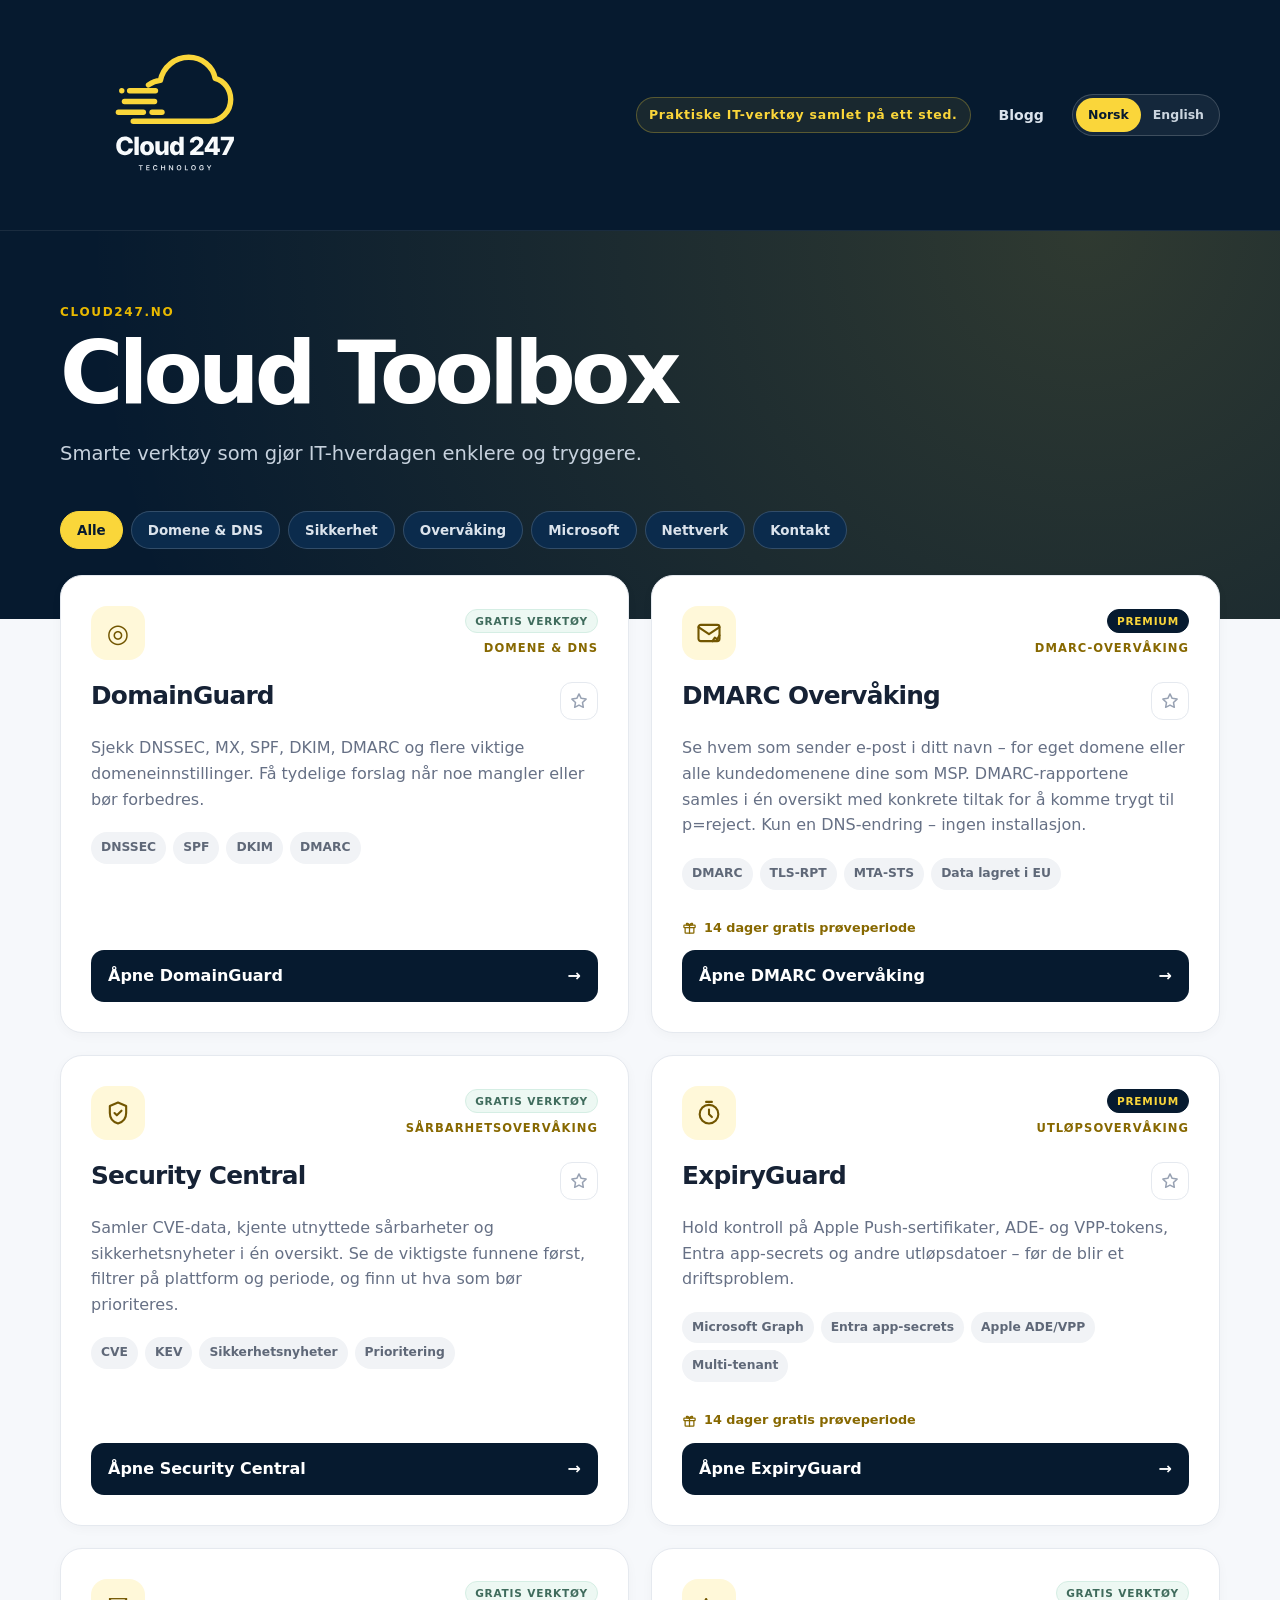
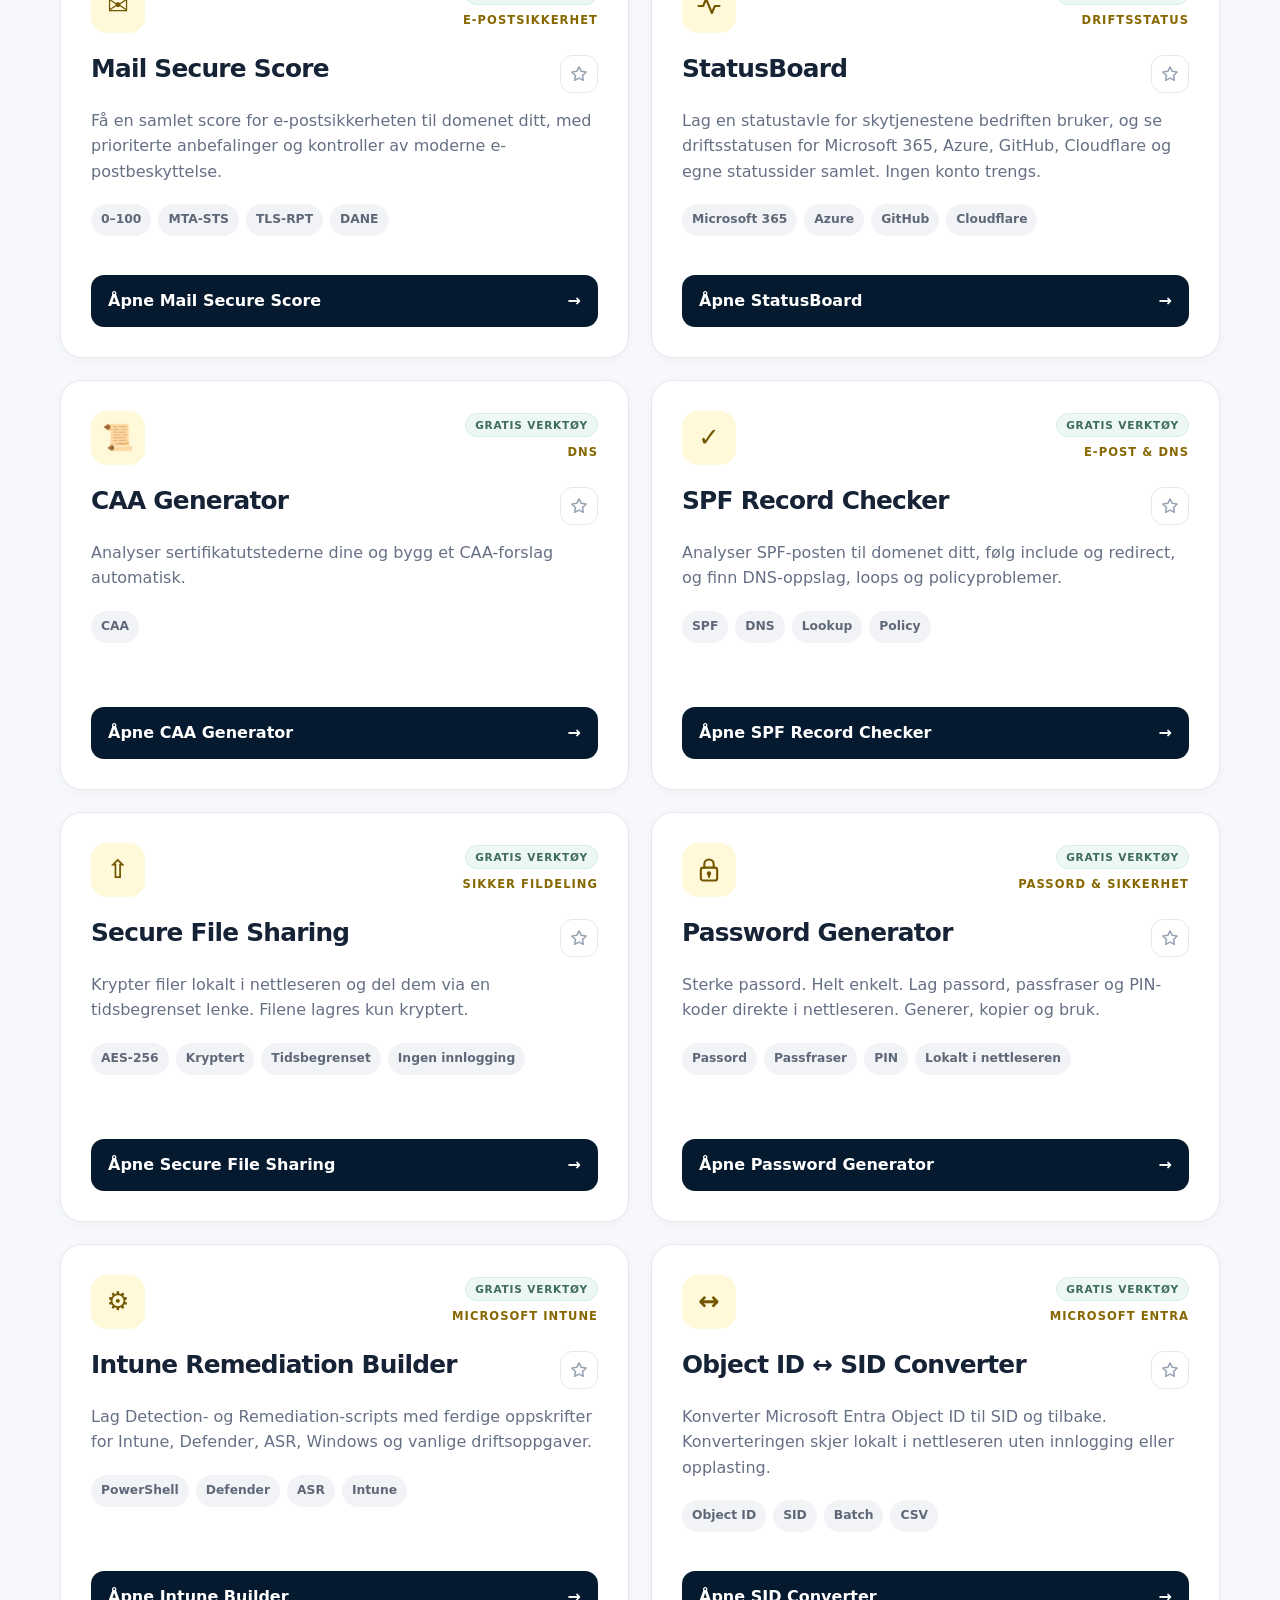
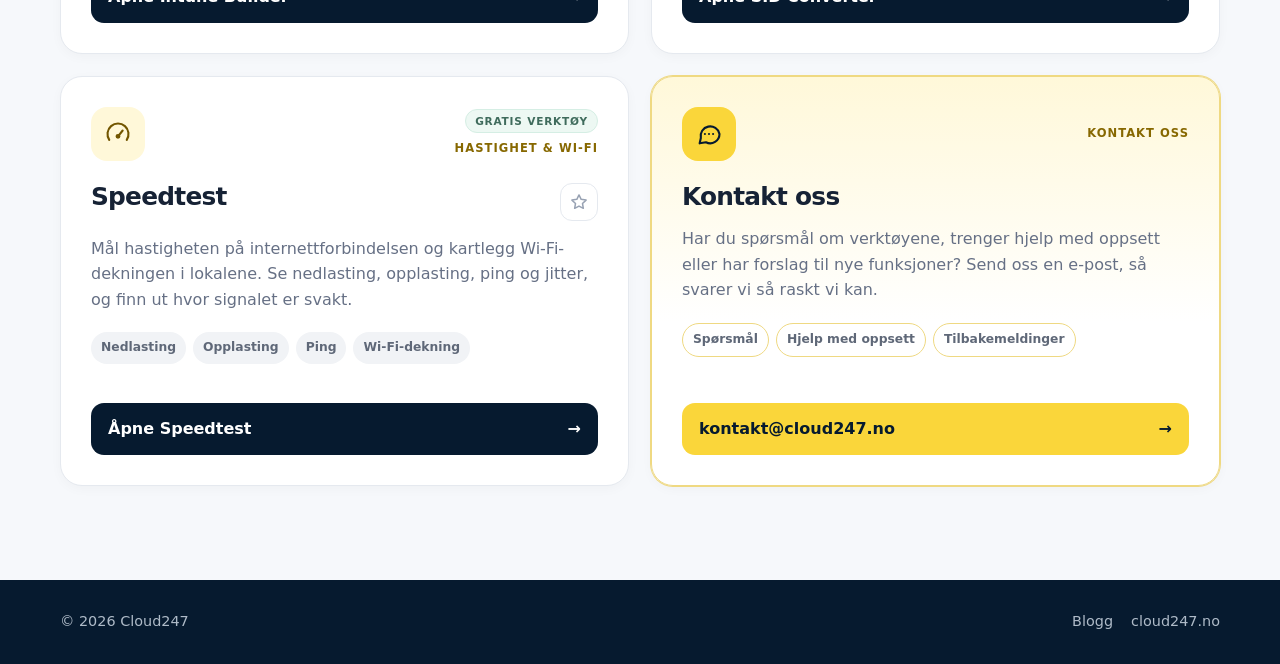
==== index.html @ ab61f198 "Use a more general hero text Co-Authored-By: Claude Opus 5.5 <noreply@anthropic.com> Claude-Session:" ====
<!doctype html>
<html lang="no">
<head>
  <meta charset="utf-8">
  <meta name="viewport" content="width=device-width, initial-scale=1">
  <title>Cloud Toolbox | Cloud247</title>
  <meta id="meta-description" name="description" content="Cloud Toolbox fra Cloud247: verkt&oslash;y for DMARC, SPF, DKIM og DNS, s&aring;rbarhetsoverv&aring;king og Microsoft 365, Intune og Entra. Sjekk, overv&aring;k og sikre domenet ditt.">
  <link rel="canonical" href="https://cloud247.no/">
  <meta name="theme-color" content="#061A2F">
  <meta property="og:title" content="Cloud Toolbox | Cloud247">
  <meta id="og-description" property="og:description" content="Praktiske Cloud247-verkt&oslash;y samlet p&aring; ett sted.">
  <meta property="og:type" content="website">
  <meta property="og:url" content="https://cloud247.no/">
  <meta property="og:site_name" content="Cloud247">
  <meta property="og:locale" content="nb_NO">
  <meta property="og:locale:alternate" content="en_US">
  <meta name="twitter:card" content="summary">
  <link rel="icon" href="assets/cloud247-mark.svg" type="image/svg+xml">
  <link rel="apple-touch-icon" href="assets/apple-touch-icon.png">
  <link rel="stylesheet" href="styles.css?v=20261017-blogg">
  <script type="application/ld+json">
  {
    "@context": "https://schema.org",
    "@graph": [
      {
        "@type": "Organization",
        "@id": "https://cloud247.no/#organization",
        "name": "Cloud247",
        "url": "https://cloud247.no/",
        "logo": "https://cloud247.no/assets/cloud247-logo.svg",
        "email": "kontakt@cloud247.no"
      },
      {
        "@type": "WebSite",
        "@id": "https://cloud247.no/#website",
        "name": "Cloud Toolbox",
        "url": "https://cloud247.no/",
        "inLanguage": "nb",
        "publisher": {
          "@id": "https://cloud247.no/#organization"
        }
      },
      {
        "@type": "ItemList",
        "name": "Cloud247-verktøy",
        "numberOfItems": 13,
        "itemListElement": [
          {
            "@type": "ListItem",
            "position": 1,
            "item": {
              "@type": "SoftwareApplication",
              "name": "DomainGuard",
              "url": "https://domainguard.cloud247.no/",
              "description": "Sjekk DNSSEC, MX, SPF, DKIM, DMARC og andre viktige domeneinnstillinger.",
              "applicationCategory": "SecurityApplication",
              "operatingSystem": "Web",
              "publisher": {
                "@id": "https://cloud247.no/#organization"
              },
              "offers": {
                "@type": "Offer",
                "price": "0",
                "priceCurrency": "NOK"
              }
            }
          },
          {
            "@type": "ListItem",
            "position": 2,
            "item": {
              "@type": "SoftwareApplication",
              "name": "DMARC Overvåking",
              "url": "https://dmarc.cloud247.no/",
              "description": "Samler DMARC-rapporter og viser hvem som sender e-post på vegne av domenet ditt.",
              "applicationCategory": "SecurityApplication",
              "operatingSystem": "Web",
              "publisher": {
                "@id": "https://cloud247.no/#organization"
              }
            }
          },
          {
            "@type": "ListItem",
            "position": 3,
            "item": {
              "@type": "SoftwareApplication",
              "name": "Security Central",
              "url": "https://securitycentral.cloud247.no/",
              "description": "Samler CVE-data, kjente utnyttede sårbarheter og sikkerhetsnyheter i én oversikt.",
              "applicationCategory": "SecurityApplication",
              "operatingSystem": "Web",
              "publisher": {
                "@id": "https://cloud247.no/#organization"
              },
              "offers": {
                "@type": "Offer",
                "price": "0",
                "priceCurrency": "NOK"
              }
            }
          },
          {
            "@type": "ListItem",
            "position": 4,
            "item": {
              "@type": "SoftwareApplication",
              "name": "ExpiryGuard",
              "url": "https://expiry.cloud247.no/",
              "description": "Overvåker utløpsdatoer for Apple Push-sertifikater, ADE- og VPP-tokens og Entra app-secrets.",
              "applicationCategory": "SecurityApplication",
              "operatingSystem": "Web",
              "publisher": {
                "@id": "https://cloud247.no/#organization"
              }
            }
          },
          {
            "@type": "ListItem",
            "position": 5,
            "item": {
              "@type": "SoftwareApplication",
              "name": "Mail Secure Score",
              "url": "https://mailscore.cloud247.no/",
              "description": "Gir en samlet score for e-postsikkerheten til domenet ditt.",
              "applicationCategory": "SecurityApplication",
              "operatingSystem": "Web",
              "publisher": {
                "@id": "https://cloud247.no/#organization"
              },
              "offers": {
                "@type": "Offer",
                "price": "0",
                "priceCurrency": "NOK"
              }
            }
          },
          {
            "@type": "ListItem",
            "position": 6,
            "item": {
              "@type": "SoftwareApplication",
              "name": "StatusBoard",
              "url": "https://status.cloud247.no/",
              "description": "Statustavle for skytjenestene bedriften bruker, som Microsoft 365, Azure, GitHub og Cloudflare.",
              "applicationCategory": "SecurityApplication",
              "operatingSystem": "Web",
              "publisher": {
                "@id": "https://cloud247.no/#organization"
              },
              "offers": {
                "@type": "Offer",
                "price": "0",
                "priceCurrency": "NOK"
              }
            }
          },
          {
            "@type": "ListItem",
            "position": 7,
            "item": {
              "@type": "SoftwareApplication",
              "name": "CAA Generator",
              "url": "https://caa.cloud247.no/",
              "description": "Analyserer sertifikatutstedere og bygger et forslag til CAA-post.",
              "applicationCategory": "SecurityApplication",
              "operatingSystem": "Web",
              "publisher": {
                "@id": "https://cloud247.no/#organization"
              },
              "offers": {
                "@type": "Offer",
                "price": "0",
                "priceCurrency": "NOK"
              }
            }
          },
          {
            "@type": "ListItem",
            "position": 8,
            "item": {
              "@type": "SoftwareApplication",
              "name": "SPF Record Checker",
              "url": "https://spf.cloud247.no/",
              "description": "Analyserer SPF-posten til domenet og finner DNS-oppslag, loops og policyproblemer.",
              "applicationCategory": "SecurityApplication",
              "operatingSystem": "Web",
              "publisher": {
                "@id": "https://cloud247.no/#organization"
              },
              "offers": {
                "@type": "Offer",
                "price": "0",
                "priceCurrency": "NOK"
              }
            }
          },
          {
            "@type": "ListItem",
            "position": 9,
            "item": {
              "@type": "SoftwareApplication",
              "name": "Secure File Sharing",
              "url": "https://sfs.cloud247.no/",
              "description": "Krypterer filer i nettleseren og deler dem via en tidsbegrenset lenke.",
              "applicationCategory": "SecurityApplication",
              "operatingSystem": "Web",
              "publisher": {
                "@id": "https://cloud247.no/#organization"
              },
              "offers": {
                "@type": "Offer",
                "price": "0",
                "priceCurrency": "NOK"
              }
            }
          },
          {
            "@type": "ListItem",
            "position": 10,
            "item": {
              "@type": "SoftwareApplication",
              "name": "Password Generator",
              "url": "https://passgen.cloud247.no/",
              "description": "Lager passord, passfraser og PIN-koder direkte i nettleseren.",
              "applicationCategory": "SecurityApplication",
              "operatingSystem": "Web",
              "publisher": {
                "@id": "https://cloud247.no/#organization"
              },
              "offers": {
                "@type": "Offer",
                "price": "0",
                "priceCurrency": "NOK"
              }
            }
          },
          {
            "@type": "ListItem",
            "position": 11,
            "item": {
              "@type": "SoftwareApplication",
              "name": "Intune Remediation Builder",
              "url": "https://intune.cloud247.no/",
              "description": "Lager Detection- og Remediation-scripts for Intune, Defender, ASR og Windows.",
              "applicationCategory": "SecurityApplication",
              "operatingSystem": "Web",
              "publisher": {
                "@id": "https://cloud247.no/#organization"
              },
              "offers": {
                "@type": "Offer",
                "price": "0",
                "priceCurrency": "NOK"
              }
            }
          },
          {
            "@type": "ListItem",
            "position": 12,
            "item": {
              "@type": "SoftwareApplication",
              "name": "Object ID ↔ SID Converter",
              "url": "https://sidconverter.cloud247.no/",
              "description": "Konverterer Microsoft Entra Object ID til SID og tilbake, lokalt i nettleseren.",
              "applicationCategory": "SecurityApplication",
              "operatingSystem": "Web",
              "publisher": {
                "@id": "https://cloud247.no/#organization"
              },
              "offers": {
                "@type": "Offer",
                "price": "0",
                "priceCurrency": "NOK"
              }
            }
          },
          {
            "@type": "ListItem",
            "position": 13,
            "item": {
              "@type": "SoftwareApplication",
              "name": "Speedtest",
              "url": "https://speedtest.cloud247.no/",
              "description": "Måler hastigheten på internettforbindelsen og kartlegger Wi-Fi-dekningen i lokalene.",
              "applicationCategory": "UtilitiesApplication",
              "operatingSystem": "Web",
              "publisher": {
                "@id": "https://cloud247.no/#organization"
              },
              "offers": {
                "@type": "Offer",
                "price": "0",
                "priceCurrency": "NOK"
              }
            }
          }
        ]
      }
    ]
  }
  </script>
</head>
<body>
  <header class="site-header">
    <div class="shell header-inner">
      <a class="brand" href="/" aria-label="Cloud247">
        <img src="assets/cloud247-logo.svg" alt="Cloud247 Technology">
      </a>

      <div class="header-actions">
        <span class="header-badge" data-no="Praktiske IT-verkt&oslash;y samlet p&aring; ett sted." data-en="Practical IT tools in one place.">Praktiske IT-verkt&oslash;y samlet p&aring; ett sted.</span>
        <a class="nav-link" href="/blogg/" data-no="Blogg" data-en="Blog">Blogg</a>
        <div class="language-switcher" role="group" aria-label="Language">
          <button class="language-button is-active" type="button" data-language="no" aria-pressed="true">Norsk</button>
          <button class="language-button" type="button" data-language="en" aria-pressed="false">English</button>
        </div>
      </div>
    </div>
  </header>

  <main>
    <section class="hub-hero" aria-labelledby="hub-title">
      <div class="shell">
        <div class="hub-intro">
          <p class="eyebrow">CLOUD247.NO</p>
          <h1 id="hub-title">Cloud Toolbox</h1>
          <p class="lead" data-no="Smarte verkt&oslash;y som gj&oslash;r IT-hverdagen enklere og tryggere." data-en="Smart tools that make everyday IT easier and safer.">Smarte verkt&oslash;y som gj&oslash;r IT-hverdagen enklere og tryggere.</p>
        </div>

        <div class="tool-filters" role="group" data-aria-no="Filtrer etter kategori" data-aria-en="Filter by category" aria-label="Filtrer etter kategori">
          <button class="filter-chip is-active" type="button" data-filter="all" aria-pressed="true" data-no="Alle" data-en="All">Alle</button>
          <button class="filter-chip" type="button" data-filter="favorites" aria-pressed="false" hidden><span aria-hidden="true">&#9733;</span> <span data-no="Favoritter" data-en="Favorites">Favoritter</span></button>
          <button class="filter-chip" type="button" data-filter="dns" aria-pressed="false" data-no="Domene &amp; DNS" data-en="Domain &amp; DNS">Domene &amp; DNS</button>
          <button class="filter-chip" type="button" data-filter="security" aria-pressed="false" data-no="Sikkerhet" data-en="Security">Sikkerhet</button>
          <button class="filter-chip" type="button" data-filter="monitoring" aria-pressed="false" data-no="Overv&aring;king" data-en="Monitoring">Overv&aring;king</button>
          <button class="filter-chip" type="button" data-filter="microsoft" aria-pressed="false">Microsoft</button>
          <button class="filter-chip" type="button" data-filter="network" aria-pressed="false" data-no="Nettverk" data-en="Network">Nettverk</button>
          <button class="filter-chip" type="button" data-filter="contact" aria-pressed="false" data-no="Kontakt" data-en="Contact">Kontakt</button>
        </div>
        <p class="visually-hidden" id="filter-status" aria-live="polite"></p>

        <div class="tool-grid" data-aria-no="Cloud247 verkt&oslash;y" data-aria-en="Cloud247 tools" aria-label="Cloud247 verkt&oslash;y">
          <article class="tool-card" data-tool="domainguard" data-categories="dns">
            <div class="tool-top">
              <div class="tool-icon" aria-hidden="true">&#9678;</div>
              <div class="tool-meta">
                <span class="access-badge access-free" data-no="GRATIS VERKT&Oslash;Y" data-en="FREE TOOL">GRATIS VERKT&Oslash;Y</span>
                <span class="tool-type" data-no="DOMENE &amp; DNS" data-en="DOMAIN &amp; DNS">DOMENE &amp; DNS</span>
              </div>
            </div>
            <h2>DomainGuard</h2>
            <p data-no="Sjekk DNSSEC, MX, SPF, DKIM, DMARC og flere viktige domeneinnstillinger. F&aring; tydelige forslag n&aring;r noe mangler eller b&oslash;r forbedres." data-en="Check DNSSEC, MX, SPF, DKIM, DMARC and other important domain settings. Get clear recommendations when something is missing or should be improved.">Sjekk DNSSEC, MX, SPF, DKIM, DMARC og flere viktige domeneinnstillinger. F&aring; tydelige forslag n&aring;r noe mangler eller b&oslash;r forbedres.</p>
            <div class="tags" data-aria-no="Funksjoner" data-aria-en="Features" aria-label="Funksjoner">
              <span>DNSSEC</span><span>SPF</span><span>DKIM</span><span>DMARC</span>
            </div>
            <a class="tool-link" href="https://domainguard.cloud247.no/" target="_blank" rel="noopener noreferrer">
              <span data-no="&Aring;pne DomainGuard" data-en="Open DomainGuard">&Aring;pne DomainGuard</span><span aria-hidden="true">&rarr;</span>
            </a>
          </article>

          <article class="tool-card" data-tool="dmarc" data-categories="dns monitoring">
            <div class="tool-top">
              <div class="tool-icon" aria-hidden="true">
                <svg width="28" height="28" viewBox="0 0 24 24" fill="none" stroke="currentColor" stroke-width="1.8" stroke-linecap="round" stroke-linejoin="round" focusable="false">
                  <rect x="3" y="5" width="18" height="14" rx="2"></rect>
                  <path d="M3 7l9 6 9-6"></path>
                  <path d="M15 19l2-3 2 1.5 2-3.5"></path>
                </svg>
              </div>
              <div class="tool-meta">
                <span class="access-badge access-premium">PREMIUM</span>
                <span class="tool-type" data-no="DMARC-OVERV&Aring;KING" data-en="DMARC MONITORING">DMARC-OVERV&Aring;KING</span>
              </div>
            </div>
            <h2 data-no="DMARC Overv&aring;king" data-en="DMARC Monitoring">DMARC Overv&aring;king</h2>
            <p data-no="Se hvem som sender e-post i ditt navn &ndash; for eget domene eller alle kundedomenene dine som MSP. DMARC-rapportene samles i &eacute;n oversikt med konkrete tiltak for &aring; komme trygt til p=reject. Kun en DNS-endring &ndash; ingen installasjon." data-en="See who sends email in your name &ndash; for your own domain or all your customers&rsquo; domains as an MSP. DMARC reports are gathered in one overview with clear steps to reach p=reject safely. Just one DNS change &ndash; nothing to install.">Se hvem som sender e-post i ditt navn &ndash; for eget domene eller alle kundedomenene dine som MSP. DMARC-rapportene samles i &eacute;n oversikt med konkrete tiltak for &aring; komme trygt til p=reject. Kun en DNS-endring &ndash; ingen installasjon.</p>
            <div class="tags" data-aria-no="Funksjoner" data-aria-en="Features" aria-label="Funksjoner">
              <span>DMARC</span><span>TLS-RPT</span><span>MTA-STS</span><span data-no="Data lagret i EU" data-en="Data stored in the EU">Data lagret i EU</span>
            </div>
            <div class="access-note">
              <svg width="15" height="15" viewBox="0 0 24 24" fill="none" stroke="currentColor" stroke-width="2" stroke-linecap="round" stroke-linejoin="round" aria-hidden="true" focusable="false"><rect x="3" y="8" width="18" height="4" rx="1"></rect><path d="M5 12v8a1 1 0 0 0 1 1h12a1 1 0 0 0 1-1v-8"></path><path d="M12 8v13"></path><path d="M12 8c-1.5-3-5-3.5-5-1.5S10 8 12 8z"></path><path d="M12 8c1.5-3 5-3.5 5-1.5S14 8 12 8z"></path></svg>
              <span data-no="14 dager gratis pr&oslash;veperiode" data-en="14-day free trial">14 dager gratis pr&oslash;veperiode</span>
            </div>
            <a class="tool-link" href="https://dmarc.cloud247.no/?utm_source=cloud247&amp;utm_medium=toolbox&amp;utm_campaign=tool_card&amp;utm_content=dmarc" target="_blank" rel="noopener noreferrer">
              <span data-no="&Aring;pne DMARC Overv&aring;king" data-en="Open DMARC Monitoring">&Aring;pne DMARC Overv&aring;king</span><span aria-hidden="true">&rarr;</span>
            </a>
          </article>

          <article class="tool-card" data-tool="securitycentral" data-categories="security monitoring">
            <div class="tool-top">
              <div class="tool-icon" aria-hidden="true">
                <svg width="28" height="28" viewBox="0 0 24 24" fill="none" stroke="currentColor" stroke-width="1.8" stroke-linecap="round" stroke-linejoin="round" focusable="false">
                  <path d="M12 3l7 3v6c0 4.5-3 7.8-7 9-4-1.2-7-4.5-7-9V6l7-3z"></path>
                  <path d="M9 12l2 2 4-4"></path>
                </svg>
              </div>
              <div class="tool-meta">
                <span class="access-badge access-free" data-no="GRATIS VERKT&Oslash;Y" data-en="FREE TOOL">GRATIS VERKT&Oslash;Y</span>
                <span class="tool-type" data-no="S&Aring;RBARHETSOVERV&Aring;KING" data-en="VULNERABILITY MONITORING">S&Aring;RBARHETSOVERV&Aring;KING</span>
              </div>
            </div>
            <h2>Security Central</h2>
            <p data-no="Samler CVE-data, kjente utnyttede s&aring;rbarheter og sikkerhetsnyheter i &eacute;n oversikt. Se de viktigste funnene f&oslash;rst, filtrer p&aring; plattform og periode, og finn ut hva som b&oslash;r prioriteres." data-en="Brings together CVE data, known exploited vulnerabilities and security news in one overview. See the most important findings first, filter by platform and time period, and find out what to prioritize.">Samler CVE-data, kjente utnyttede s&aring;rbarheter og sikkerhetsnyheter i &eacute;n oversikt. Se de viktigste funnene f&oslash;rst, filtrer p&aring; plattform og periode, og finn ut hva som b&oslash;r prioriteres.</p>
            <div class="tags" data-aria-no="Funksjoner" data-aria-en="Features" aria-label="Funksjoner">
              <span>CVE</span><span>KEV</span><span data-no="Sikkerhetsnyheter" data-en="Security news">Sikkerhetsnyheter</span><span data-no="Prioritering" data-en="Prioritization">Prioritering</span>
            </div>
            <a class="tool-link" href="https://securitycentral.cloud247.no/" target="_blank" rel="noopener noreferrer">
              <span data-no="&Aring;pne Security Central" data-en="Open Security Central">&Aring;pne Security Central</span><span aria-hidden="true">&rarr;</span>
            </a>
          </article>

          <article class="tool-card" data-tool="expiryguard" data-categories="microsoft monitoring">
            <div class="tool-top">
              <div class="tool-icon" aria-hidden="true">
                <svg width="28" height="28" viewBox="0 0 24 24" fill="none" stroke="currentColor" stroke-width="1.8" stroke-linecap="round" stroke-linejoin="round" focusable="false">
                  <circle cx="12" cy="13" r="8"></circle>
                  <path d="M12 9v4l2.5 2.5"></path>
                  <path d="M9.5 2.5h5"></path>
                </svg>
              </div>
              <div class="tool-meta">
                <span class="access-badge access-premium">PREMIUM</span>
                <span class="tool-type" data-no="UTL&Oslash;PSOVERV&Aring;KING" data-en="EXPIRY MONITORING">UTL&Oslash;PSOVERV&Aring;KING</span>
              </div>
            </div>
            <h2>ExpiryGuard</h2>
            <p data-no="Hold kontroll p&aring; Apple Push-sertifikater, ADE- og VPP-tokens, Entra app-secrets og andre utl&oslash;psdatoer &ndash; f&oslash;r de blir et driftsproblem." data-en="Keep track of Apple Push certificates, ADE and VPP tokens, Entra app secrets and other expiry dates &ndash; before they become an operational problem.">Hold kontroll p&aring; Apple Push-sertifikater, ADE- og VPP-tokens, Entra app-secrets og andre utl&oslash;psdatoer &ndash; f&oslash;r de blir et driftsproblem.</p>
            <div class="tags" data-aria-no="Funksjoner" data-aria-en="Features" aria-label="Funksjoner">
              <span>Microsoft Graph</span><span>Entra app-secrets</span><span>Apple ADE/VPP</span><span>Multi-tenant</span>
            </div>
            <div class="access-note">
              <svg width="15" height="15" viewBox="0 0 24 24" fill="none" stroke="currentColor" stroke-width="2" stroke-linecap="round" stroke-linejoin="round" aria-hidden="true" focusable="false"><rect x="3" y="8" width="18" height="4" rx="1"></rect><path d="M5 12v8a1 1 0 0 0 1 1h12a1 1 0 0 0 1-1v-8"></path><path d="M12 8v13"></path><path d="M12 8c-1.5-3-5-3.5-5-1.5S10 8 12 8z"></path><path d="M12 8c1.5-3 5-3.5 5-1.5S14 8 12 8z"></path></svg>
              <span data-no="14 dager gratis pr&oslash;veperiode" data-en="14-day free trial">14 dager gratis pr&oslash;veperiode</span>
            </div>
            <a class="tool-link" href="https://expiry.cloud247.no/?utm_source=cloud247&amp;utm_medium=toolbox&amp;utm_campaign=tool_card&amp;utm_content=expiryguard" target="_blank" rel="noopener noreferrer">
              <span data-no="&Aring;pne ExpiryGuard" data-en="Open ExpiryGuard">&Aring;pne ExpiryGuard</span><span aria-hidden="true">&rarr;</span>
            </a>
          </article>

          <article class="tool-card" data-tool="mailscore" data-categories="dns">
            <div class="tool-top">
              <div class="tool-icon" aria-hidden="true">&#9993;</div>
              <div class="tool-meta">
                <span class="access-badge access-free" data-no="GRATIS VERKT&Oslash;Y" data-en="FREE TOOL">GRATIS VERKT&Oslash;Y</span>
                <span class="tool-type" data-no="E-POSTSIKKERHET" data-en="EMAIL SECURITY">E-POSTSIKKERHET</span>
              </div>
            </div>
            <h2>Mail Secure Score</h2>
            <p data-no="F&aring; en samlet score for e-postsikkerheten til domenet ditt, med prioriterte anbefalinger og kontroller av moderne e-postbeskyttelse." data-en="Get an overall email security score for your domain, with prioritized recommendations and checks for modern email protection.">F&aring; en samlet score for e-postsikkerheten til domenet ditt, med prioriterte anbefalinger og kontroller av moderne e-postbeskyttelse.</p>
            <div class="tags" data-aria-no="Funksjoner" data-aria-en="Features" aria-label="Funksjoner">
              <span>0&ndash;100</span><span>MTA-STS</span><span>TLS-RPT</span><span>DANE</span>
            </div>
            <a class="tool-link" href="https://mailscore.cloud247.no/" target="_blank" rel="noopener noreferrer">
              <span data-no="&Aring;pne Mail Secure Score" data-en="Open Mail Secure Score">&Aring;pne Mail Secure Score</span><span aria-hidden="true">&rarr;</span>
            </a>
          </article>

          <article class="tool-card" data-tool="statusboard" data-categories="microsoft security monitoring">
            <div class="tool-top">
              <div class="tool-icon" aria-hidden="true">
                <svg width="28" height="28" viewBox="0 0 24 24" fill="none" stroke="currentColor" stroke-width="1.8" stroke-linecap="round" stroke-linejoin="round" focusable="false">
                  <path d="M3 12h4l2.5-6 5 12 2.5-6h4"></path>
                </svg>
              </div>
              <div class="tool-meta">
                <span class="access-badge access-free" data-no="GRATIS VERKT&Oslash;Y" data-en="FREE TOOL">GRATIS VERKT&Oslash;Y</span>
                <span class="tool-type" data-no="DRIFTSSTATUS" data-en="SERVICE STATUS">DRIFTSSTATUS</span>
              </div>
            </div>
            <h2>StatusBoard</h2>
            <p data-no="Lag en statustavle for skytjenestene bedriften bruker, og se driftsstatusen for Microsoft 365, Azure, GitHub, Cloudflare og egne statussider samlet. Ingen konto trengs." data-en="Create a status board for the cloud services your business uses, and see the status of Microsoft 365, Azure, GitHub, Cloudflare and your own status pages in one place. No account needed.">Lag en statustavle for skytjenestene bedriften bruker, og se driftsstatusen for Microsoft 365, Azure, GitHub, Cloudflare og egne statussider samlet. Ingen konto trengs.</p>
            <div class="tags" data-aria-no="Funksjoner" data-aria-en="Features" aria-label="Funksjoner">
              <span>Microsoft 365</span><span>Azure</span><span>GitHub</span><span>Cloudflare</span>
            </div>
            <a class="tool-link" href="https://status.cloud247.no/" target="_blank" rel="noopener noreferrer">
              <span data-no="&Aring;pne StatusBoard" data-en="Open StatusBoard">&Aring;pne StatusBoard</span><span aria-hidden="true">&rarr;</span>
            </a>
          </article>

          <article class="tool-card" data-tool="caa" data-categories="dns">
            <div class="tool-top">
              <div class="tool-icon" aria-hidden="true">&#128220;</div>
              <div class="tool-meta">
                <span class="access-badge access-free" data-no="GRATIS VERKT&Oslash;Y" data-en="FREE TOOL">GRATIS VERKT&Oslash;Y</span>
                <span class="tool-type">DNS</span>
              </div>
            </div>
            <h2>CAA Generator</h2>
            <p data-no="Analyser sertifikatutstederne dine og bygg et CAA-forslag automatisk." data-en="Analyze your certificate authorities and automatically build a suggested CAA record.">Analyser sertifikatutstederne dine og bygg et CAA-forslag automatisk.</p>
            <div class="tags" data-aria-no="Funksjoner" data-aria-en="Features" aria-label="Funksjoner"><span>CAA</span></div>
            <a class="tool-link" href="https://caa.cloud247.no" target="_blank" rel="noopener noreferrer">
              <span data-no="&Aring;pne CAA Generator" data-en="Open CAA Generator">&Aring;pne CAA Generator</span><span aria-hidden="true">&rarr;</span>
            </a>
          </article>

          <article class="tool-card" data-tool="spf" data-categories="dns">
            <div class="tool-top">
              <div class="tool-icon" aria-hidden="true">&#10003;</div>
              <div class="tool-meta">
                <span class="access-badge access-free" data-no="GRATIS VERKT&Oslash;Y" data-en="FREE TOOL">GRATIS VERKT&Oslash;Y</span>
                <span class="tool-type" data-no="E-POST &amp; DNS" data-en="EMAIL &amp; DNS">E-POST &amp; DNS</span>
              </div>
            </div>
            <h2>SPF Record Checker</h2>
            <p data-no="Analyser SPF-posten til domenet ditt, f&oslash;lg include og redirect, og finn DNS-oppslag, loops og policyproblemer." data-en="Analyze your domain's SPF record, follow include and redirect chains, and identify DNS lookups, loops and policy issues.">Analyser SPF-posten til domenet ditt, f&oslash;lg include og redirect, og finn DNS-oppslag, loops og policyproblemer.</p>
            <div class="tags" data-aria-no="Funksjoner" data-aria-en="Features" aria-label="Funksjoner">
              <span>SPF</span><span>DNS</span><span>Lookup</span><span>Policy</span>
            </div>
            <a class="tool-link" href="https://spf.cloud247.no/" target="_blank" rel="noopener noreferrer">
              <span data-no="&Aring;pne SPF Record Checker" data-en="Open SPF Record Checker">&Aring;pne SPF Record Checker</span><span aria-hidden="true">&rarr;</span>
            </a>
          </article>

          <article class="tool-card" data-tool="sfs" data-categories="security">
            <div class="tool-top">
              <div class="tool-icon" aria-hidden="true">&#8679;</div>
              <div class="tool-meta">
                <span class="access-badge access-free" data-no="GRATIS VERKT&Oslash;Y" data-en="FREE TOOL">GRATIS VERKT&Oslash;Y</span>
                <span class="tool-type" data-no="SIKKER FILDELING" data-en="SECURE FILE SHARING">SIKKER FILDELING</span>
              </div>
            </div>
            <h2>Secure File Sharing</h2>
            <p data-no="Krypter filer lokalt i nettleseren og del dem via en tidsbegrenset lenke. Filene lagres kun kryptert." data-en="Encrypt files locally in your browser and share them through a time-limited link. Files are stored only in encrypted form.">Krypter filer lokalt i nettleseren og del dem via en tidsbegrenset lenke. Filene lagres kun kryptert.</p>
            <div class="tags" data-aria-no="Funksjoner" data-aria-en="Features" aria-label="Funksjoner">
              <span>AES-256</span><span data-no="Kryptert" data-en="Encrypted">Kryptert</span><span data-no="Tidsbegrenset" data-en="Time-limited">Tidsbegrenset</span><span data-no="Ingen innlogging" data-en="No sign-in">Ingen innlogging</span>
            </div>
            <a class="tool-link" href="https://sfs.cloud247.no/" target="_blank" rel="noopener noreferrer">
              <span data-no="&Aring;pne Secure File Sharing" data-en="Open Secure File Sharing">&Aring;pne Secure File Sharing</span><span aria-hidden="true">&rarr;</span>
            </a>
          </article>

          <article class="tool-card" data-tool="passgen" data-categories="security" id="password-generator">
            <div class="tool-top">
              <div class="tool-icon" aria-hidden="true">
                <svg width="28" height="28" viewBox="0 0 24 24" fill="none" stroke="currentColor" stroke-width="1.8" stroke-linecap="round" stroke-linejoin="round" focusable="false">
                  <rect x="5" y="10" width="14" height="11" rx="2"></rect>
                  <path d="M8 10V7a4 4 0 0 1 8 0v3"></path>
                  <circle cx="12" cy="15" r="1"></circle>
                  <path d="M12 16v2"></path>
                </svg>
              </div>
              <div class="tool-meta">
                <span class="access-badge access-free" data-no="GRATIS VERKT&Oslash;Y" data-en="FREE TOOL">GRATIS VERKT&Oslash;Y</span>
                <span class="tool-type" data-no="PASSORD &amp; SIKKERHET" data-en="PASSWORDS &amp; SECURITY">PASSORD &amp; SIKKERHET</span>
              </div>
            </div>
            <h2>Password Generator</h2>
            <p data-no="Sterke passord. Helt enkelt. Lag passord, passfraser og PIN-koder direkte i nettleseren. Generer, kopier og bruk." data-en="Strong passwords. Made simple. Create passwords, passphrases and PINs directly in your browser. Generate, copy and go.">Sterke passord. Helt enkelt. Lag passord, passfraser og PIN-koder direkte i nettleseren. Generer, kopier og bruk.</p>
            <div class="tags" data-aria-no="Funksjoner" data-aria-en="Features" aria-label="Funksjoner">
              <span data-no="Passord" data-en="Passwords">Passord</span><span data-no="Passfraser" data-en="Passphrases">Passfraser</span><span>PIN</span><span data-no="Lokalt i nettleseren" data-en="Locally in your browser">Lokalt i nettleseren</span>
            </div>
            <a class="tool-link" href="https://passgen.cloud247.no/" target="_blank" rel="noopener noreferrer">
              <span data-no="&Aring;pne Password Generator" data-en="Open Password Generator">&Aring;pne Password Generator</span><span aria-hidden="true">&rarr;</span>
            </a>
          </article>

          <article class="tool-card" data-tool="intune" data-categories="microsoft">
            <div class="tool-top">
              <div class="tool-icon" aria-hidden="true">&#9881;</div>
              <div class="tool-meta">
                <span class="access-badge access-free" data-no="GRATIS VERKT&Oslash;Y" data-en="FREE TOOL">GRATIS VERKT&Oslash;Y</span>
                <span class="tool-type">MICROSOFT INTUNE</span>
              </div>
            </div>
            <h2>Intune Remediation Builder</h2>
            <p data-no="Lag Detection- og Remediation-scripts med ferdige oppskrifter for Intune, Defender, ASR, Windows og vanlige driftsoppgaver." data-en="Build Detection and Remediation scripts using ready-made recipes for Intune, Defender, ASR, Windows and common operational tasks.">Lag Detection- og Remediation-scripts med ferdige oppskrifter for Intune, Defender, ASR, Windows og vanlige driftsoppgaver.</p>
            <div class="tags" data-aria-no="Funksjoner" data-aria-en="Features" aria-label="Funksjoner">
              <span>PowerShell</span><span>Defender</span><span>ASR</span><span>Intune</span>
            </div>
            <a class="tool-link" href="https://intune.cloud247.no/" target="_blank" rel="noopener noreferrer">
              <span data-no="&Aring;pne Intune Builder" data-en="Open Intune Builder">&Aring;pne Intune Builder</span><span aria-hidden="true">&rarr;</span>
            </a>
          </article>

          <article class="tool-card" data-tool="sidconverter" data-categories="microsoft">
            <div class="tool-top">
              <div class="tool-icon" aria-hidden="true">&#8596;</div>
              <div class="tool-meta">
                <span class="access-badge access-free" data-no="GRATIS VERKT&Oslash;Y" data-en="FREE TOOL">GRATIS VERKT&Oslash;Y</span>
                <span class="tool-type">MICROSOFT ENTRA</span>
              </div>
            </div>
            <h2>Object ID &harr; SID Converter</h2>
            <p data-no="Konverter Microsoft Entra Object ID til SID og tilbake. Konverteringen skjer lokalt i nettleseren uten innlogging eller opplasting." data-en="Convert Microsoft Entra Object ID to SID and back. Conversion happens locally in your browser with no sign-in or upload.">Konverter Microsoft Entra Object ID til SID og tilbake. Konverteringen skjer lokalt i nettleseren uten innlogging eller opplasting.</p>
            <div class="tags" data-aria-no="Funksjoner" data-aria-en="Features" aria-label="Funksjoner">
              <span>Object ID</span><span>SID</span><span>Batch</span><span>CSV</span>
            </div>
            <a class="tool-link" href="https://sidconverter.cloud247.no/" target="_blank" rel="noopener noreferrer">
              <span data-no="&Aring;pne SID Converter" data-en="Open SID Converter">&Aring;pne SID Converter</span><span aria-hidden="true">&rarr;</span>
            </a>
          </article>

          <article class="tool-card" data-tool="speedtest" data-categories="network">
            <div class="tool-top">
              <div class="tool-icon" aria-hidden="true">
                <svg width="28" height="28" viewBox="0 0 24 24" fill="none" stroke="currentColor" stroke-width="1.8" stroke-linecap="round" stroke-linejoin="round" focusable="false">
                  <path d="M4.5 17a9 9 0 1 1 15 0"></path>
                  <path d="M12 14l4-5"></path>
                  <circle cx="12" cy="14" r="1.2"></circle>
                </svg>
              </div>
              <div class="tool-meta">
                <span class="access-badge access-free" data-no="GRATIS VERKT&Oslash;Y" data-en="FREE TOOL">GRATIS VERKT&Oslash;Y</span>
                <span class="tool-type" data-no="HASTIGHET &amp; WI-FI" data-en="SPEED &amp; WI-FI">HASTIGHET &amp; WI-FI</span>
              </div>
            </div>
            <h2>Speedtest</h2>
            <p data-no="M&aring;l hastigheten p&aring; internettforbindelsen og kartlegg Wi-Fi-dekningen i lokalene. Se nedlasting, opplasting, ping og jitter, og finn ut hvor signalet er svakt." data-en="Measure your internet speed and map Wi-Fi coverage across your premises. See download, upload, ping and jitter, and find where the signal is weak.">M&aring;l hastigheten p&aring; internettforbindelsen og kartlegg Wi-Fi-dekningen i lokalene. Se nedlasting, opplasting, ping og jitter, og finn ut hvor signalet er svakt.</p>
            <div class="tags" data-aria-no="Funksjoner" data-aria-en="Features" aria-label="Funksjoner">
              <span data-no="Nedlasting" data-en="Download">Nedlasting</span><span data-no="Opplasting" data-en="Upload">Opplasting</span><span>Ping</span><span data-no="Wi-Fi-dekning" data-en="Wi-Fi coverage">Wi-Fi-dekning</span>
            </div>
            <a class="tool-link" href="https://speedtest.cloud247.no/" target="_blank" rel="noopener noreferrer">
              <span data-no="&Aring;pne Speedtest" data-en="Open Speedtest">&Aring;pne Speedtest</span><span aria-hidden="true">&rarr;</span>
            </a>
          </article>

          <article class="tool-card contact-card" data-tool="contact" data-categories="contact" data-fixed>
            <div class="tool-top">
              <div class="tool-icon" aria-hidden="true">
                <svg width="28" height="28" viewBox="0 0 24 24" fill="none" stroke="currentColor" stroke-width="1.8" stroke-linecap="round" stroke-linejoin="round" focusable="false">
                  <path d="M21 12a8 8 0 0 1-11.6 7.1L4 20l1-4.6A8 8 0 1 1 21 12z"></path>
                  <path d="M8.5 12h.01M12 12h.01M15.5 12h.01"></path>
                </svg>
              </div>
              <div class="tool-meta">
                <span class="tool-type" data-no="KONTAKT OSS" data-en="CONTACT US">KONTAKT OSS</span>
              </div>
            </div>
            <h2 data-no="Kontakt oss" data-en="Contact us">Kontakt oss</h2>
            <p data-no="Har du sp&oslash;rsm&aring;l om verkt&oslash;yene, trenger hjelp med oppsett eller har forslag til nye funksjoner? Send oss en e-post, s&aring; svarer vi s&aring; raskt vi kan." data-en="Questions about the tools, need help with setup, or have an idea for a new feature? Send us an email and we will get back to you as soon as we can.">Har du sp&oslash;rsm&aring;l om verkt&oslash;yene, trenger hjelp med oppsett eller har forslag til nye funksjoner? Send oss en e-post, s&aring; svarer vi s&aring; raskt vi kan.</p>
            <div class="tags" data-aria-no="Temaer" data-aria-en="Topics" aria-label="Temaer">
              <span data-no="Sp&oslash;rsm&aring;l" data-en="Questions">Sp&oslash;rsm&aring;l</span><span data-no="Hjelp med oppsett" data-en="Setup help">Hjelp med oppsett</span><span data-no="Tilbakemeldinger" data-en="Feedback">Tilbakemeldinger</span>
            </div>
            <a class="tool-link" href="mailto:kontakt@cloud247.no">
              <span>kontakt@cloud247.no</span><span aria-hidden="true">&rarr;</span>
            </a>
          </article>
        </div>
      </div>
    </section>
  </main>

  <footer class="site-footer">
    <div class="shell footer-inner">
      <span>&copy; <span id="year"></span> Cloud247</span>
      <span class="footer-links"><a href="/blogg/" data-no="Blogg" data-en="Blog">Blogg</a><a href="https://cloud247.no/">cloud247.no</a></span>
    </div>
  </footer>

  <script src="app.js?v=20261010-seo"></script>
</body>
</html>
---- styles.css ----
:root {
  --navy: #061a2f;
  --navy-light: #0b2b4c;
  --yellow: #fad63a;
  --yellow-deep: #e9b900;
  --yellow-soft: #fff8d9;
  --ink: #162235;
  --muted: #667085;
  --line: #e5e9ef;
  --surface: #ffffff;
  --page: #f6f8fb;
  --radius: 22px;
  --shadow: 0 20px 55px rgba(6, 26, 47, .10);
}

* { box-sizing: border-box; }
html { scroll-behavior: smooth; }

body {
  margin: 0;
  color: var(--ink);
  background: var(--page);
  font-family: Inter, ui-sans-serif, system-ui, -apple-system, BlinkMacSystemFont, "Segoe UI", sans-serif;
  line-height: 1.6;
}

a { color: inherit; }

.shell {
  width: min(1160px, calc(100% - 40px));
  margin-inline: auto;
}

.site-header {
  background: var(--navy);
  border-bottom: 1px solid rgba(255,255,255,.08);
}

.header-inner {
  min-height: 88px;
  display: flex;
  align-items: center;
  justify-content: space-between;
  gap: 24px;
}

.brand {
  display: inline-flex;
  width: 230px;
  text-decoration: none;
}

.brand img {
  display: block;
  width: 100%;
  height: auto;
}

.header-actions {
  display: flex;
  align-items: center;
  gap: 14px;
}

.header-badge {
  padding: 7px 12px;
  border: 1px solid rgba(250,214,58,.28);
  border-radius: 999px;
  color: var(--yellow);
  background: rgba(250,214,58,.08);
  font-size: .78rem;
  font-weight: 800;
  letter-spacing: .06em;
}

.language-switcher {
  display: inline-flex;
  align-items: center;
  padding: 3px;
  border: 1px solid rgba(255,255,255,.18);
  border-radius: 999px;
  background: rgba(255,255,255,.06);
}

.language-button {
  min-height: 34px;
  padding: 0 12px;
  border: 0;
  border-radius: 999px;
  color: #cbd5df;
  background: transparent;
  font: inherit;
  font-size: .78rem;
  font-weight: 850;
  cursor: pointer;
  transition: background .18s ease, color .18s ease;
}

.language-button:hover,
.language-button:focus-visible {
  color: #fff;
}

.language-button.is-active {
  color: var(--navy);
  background: var(--yellow);
}

.hub-hero {
  padding: 72px 0 94px;
  background:
    radial-gradient(circle at 85% 0%, rgba(250,214,58,.17), transparent 27%),
    var(--navy);
}

/* Navy band ends a fixed distance into the card grid, whatever the intro height */
.hub-hero {
  position: relative;
  z-index: 0;
  overflow: hidden;
}

.tool-grid { position: relative; }

.tool-grid::before {
  content: "";
  position: absolute;
  z-index: -1;
  top: 44px;
  bottom: -100px;
  left: calc(50% - 50vw);
  right: calc(50% - 50vw);
  background: var(--page);
}

.hub-intro {
  max-width: 750px;
  color: #fff;
  margin-bottom: 42px;
}

.eyebrow {
  margin: 0 0 10px;
  color: var(--yellow-deep);
  font-size: .75rem;
  font-weight: 900;
  letter-spacing: .14em;
}

.hub-intro .eyebrow { color: var(--yellow-deep); }

.hub-intro h1 {
  margin: 0;
  font-size: clamp(3rem, 8vw, 5.4rem);
  line-height: .95;
  letter-spacing: -.055em;
}

.lead {
  max-width: 680px;
  margin: 24px 0 0;
  color: #c7d2de;
  font-size: clamp(1.05rem, 2vw, 1.22rem);
}

.tool-grid {
  display: grid;
  grid-template-columns: repeat(2, minmax(0, 1fr));
  gap: 22px;
}

.tool-card {
  padding: 30px;
  min-height: 410px;
  display: flex;
  flex-direction: column;
  background: var(--surface);
  border: 1px solid var(--line);
  border-radius: var(--radius);
  box-shadow: 0 3px 12px rgba(6,26,47,.03);
  transition: transform .2s ease, box-shadow .2s ease, border-color .2s ease;
}

.tool-card:hover {
  transform: translateY(-4px);
  box-shadow: var(--shadow);
  border-color: #d7dde5;
}

.tool-top {
  display: flex;
  align-items: center;
  justify-content: space-between;
  gap: 18px;
  margin-bottom: 22px;
}

.tool-icon {
  width: 54px;
  height: 54px;
  display: grid;
  place-items: center;
  flex: 0 0 auto;
  border-radius: 16px;
  background: var(--yellow-soft);
  color: #725600;
  font-size: 1.6rem;
  font-weight: 900;
}

.tool-type {
  color: #876800;
  font-size: .72rem;
  font-weight: 900;
  letter-spacing: .09em;
  text-align: right;
}

.tool-card h2 {
  margin: 0;
  font-size: 1.55rem;
  line-height: 1.15;
  letter-spacing: -.03em;
}

.tool-card p {
  margin: 15px 0 20px;
  color: var(--muted);
}

.tags {
  display: flex;
  flex-wrap: wrap;
  gap: 7px;
  margin-bottom: 28px;
}

.tags span {
  padding: 6px 10px;
  border-radius: 999px;
  color: #5f6878;
  background: #f1f3f6;
  font-size: .77rem;
  font-weight: 750;
}

.tool-link {
  margin-top: auto;
  min-height: 52px;
  padding: 0 17px;
  display: flex;
  align-items: center;
  justify-content: space-between;
  gap: 18px;
  border-radius: 13px;
  background: var(--navy);
  color: #fff;
  font-weight: 850;
  text-decoration: none;
  transition: background .2s ease, color .2s ease;
}

.tool-link:hover,
.tool-link:focus-visible {
  background: var(--yellow);
  color: var(--navy);
}

.site-footer {
  background: var(--navy);
  color: #afbbc8;
}

.footer-inner {
  min-height: 84px;
  display: flex;
  align-items: center;
  justify-content: space-between;
  gap: 20px;
  font-size: .9rem;
}

.footer-inner a { text-decoration: none; }
.footer-inner a:hover { color: var(--yellow); }

@media (max-width: 820px) {
  .hub-hero {
    background:
      radial-gradient(circle at 90% 0%, rgba(250,214,58,.16), transparent 26%),
    var(--navy);
  }

  .tool-grid { grid-template-columns: 1fr; }
  .tool-card { min-height: auto; }
}

@media (max-width: 600px) {
  .shell { width: min(100% - 28px, 1160px); }
  .header-inner {
    min-height: 76px;
    padding: 14px 0;
    flex-direction: column;
    justify-content: center;
    gap: 10px;
  }
  .brand { width: 185px; margin-inline: auto; }
  .header-actions { justify-content: center; }
  .header-badge { display: none; }
  .language-button { min-height: 32px; padding: 0 11px; }

  .hub-hero {
    padding: 54px 0 70px;
    background:
      radial-gradient(circle at 95% 0%, rgba(250,214,58,.15), transparent 24%),
    var(--navy);
  }

  .hub-intro { margin-bottom: 34px; }
  .hub-intro h1 { font-size: clamp(3rem, 16vw, 4.3rem); }

  .tool-card { padding: 24px; }
  .tool-top { align-items: flex-start; }
  .tool-type { padding-top: 4px; }

  .footer-inner {
    min-height: 92px;
    flex-direction: column;
    justify-content: center;
    gap: 2px;
  }
}

/* Free / Premium labels */
.tool-meta {
  display: flex;
  flex-direction: column;
  align-items: flex-end;
  gap: 6px;
  min-width: 0;
}

.access-badge {
  display: inline-flex;
  align-items: center;
  min-height: 24px;
  padding: 3px 9px;
  border-radius: 999px;
  font-size: .66rem;
  font-weight: 900;
  letter-spacing: .075em;
  line-height: 1;
  white-space: nowrap;
}

.access-free {
  color: #3f6b5c;
  background: #edf8f3;
  border: 1px solid #d5eee4;
}

.access-premium {
  color: var(--yellow);
  background: var(--navy);
  border: 1px solid var(--navy);
}


@media (max-width: 600px) {
  .tool-meta { gap: 5px; }
  .access-badge { font-size: .62rem; }
}

/* Category filters */
.tool-filters {
  display: flex;
  flex-wrap: wrap;
  gap: 8px;
  margin-bottom: 26px;
}

.filter-chip {
  min-height: 38px;
  padding: 0 16px;
  display: inline-flex;
  align-items: center;
  gap: 6px;
  border: 1px solid rgba(255,255,255,.16);
  border-radius: 999px;
  color: #dbe3ec;
  background: var(--navy-light);
  font: inherit;
  font-size: .84rem;
  font-weight: 800;
  cursor: pointer;
  transition: background .18s ease, color .18s ease, border-color .18s ease;
}

.filter-chip:hover,
.filter-chip:focus-visible {
  color: #fff;
  border-color: rgba(250,214,58,.55);
}

.filter-chip.is-active {
  color: var(--navy);
  background: var(--yellow);
  border-color: var(--yellow);
}

.filter-chip[hidden],
.tool-card[hidden] { display: none; }

.visually-hidden {
  position: absolute;
  width: 1px;
  height: 1px;
  margin: -1px;
  padding: 0;
  overflow: hidden;
  clip: rect(0 0 0 0);
  white-space: nowrap;
  border: 0;
}

/* Favorites */
.tool-title-row {
  display: flex;
  align-items: flex-start;
  justify-content: space-between;
  gap: 14px;
}

.favorite-button {
  width: 38px;
  height: 38px;
  flex: 0 0 auto;
  display: grid;
  place-items: center;
  padding: 0;
  border: 1px solid var(--line);
  border-radius: 12px;
  color: #98a2b3;
  background: #fff;
  cursor: pointer;
  transition: background .18s ease, color .18s ease, border-color .18s ease;
}

.favorite-button:hover,
.favorite-button:focus-visible {
  color: #876800;
  border-color: #efd982;
  background: var(--yellow-soft);
}

.favorite-button[aria-pressed="true"] {
  color: #876800;
  border-color: #efd982;
  background: var(--yellow-soft);
}

.favorite-button[aria-pressed="true"] svg { fill: var(--yellow); }

.tool-card.is-favorite {
  border-color: #efd982;
  box-shadow: 0 0 0 1px #efd982, 0 3px 12px rgba(6,26,47,.03);
}

@media (max-width: 600px) {
  .tool-filters {
    flex-wrap: nowrap;
    overflow-x: auto;
    margin-inline: -14px;
    padding: 0 14px 4px;
    scrollbar-width: none;
  }
  .tool-filters::-webkit-scrollbar { display: none; }
  .filter-chip { flex: 0 0 auto; }
}

/* Contact card: same size as the tools, but highlighted */
.contact-card {
  border-color: #efd982;
  background: linear-gradient(180deg, var(--yellow-soft), var(--surface) 60%);
  box-shadow: 0 0 0 1px #efd982, 0 3px 12px rgba(6,26,47,.03);
}

.contact-card:hover { border-color: var(--yellow-deep); }
.contact-card .tool-icon { color: var(--navy); background: var(--yellow); }
.contact-card .tags span { background: #fff; border: 1px solid #efd982; }
.contact-card .tool-link { color: var(--navy); background: var(--yellow); }

.contact-card .tool-link:hover,
.contact-card .tool-link:focus-visible { color: #fff; background: var(--navy); }

/* Premium: registration required */
.access-note {
  margin: auto 0 12px;
  display: flex;
  align-items: center;
  gap: 7px;
  color: #876800;
  font-size: .8rem;
  font-weight: 800;
}

.access-note svg { flex: 0 0 auto; }
.access-note + .tool-link { margin-top: 0; }

/* Contact card alone on the last row: full width, button on the right */
.contact-card.is-wide {
  grid-column: 1 / -1;
  min-height: auto;
}

@media (min-width: 821px) {
  .contact-card.is-wide {
    display: grid;
    grid-template-columns: minmax(0, 1fr) auto;
    column-gap: 48px;
  }
  .contact-card.is-wide > * { grid-column: 1; }
  .contact-card.is-wide .tool-top { justify-content: flex-start; gap: 18px; }
  .contact-card.is-wide .tool-type { text-align: left; }
  .contact-card.is-wide p { max-width: 640px; }
  .contact-card.is-wide .tags { margin-bottom: 0; }
  .contact-card.is-wide .tool-link {
    grid-column: 2;
    grid-row: 1 / span 4;
    align-self: center;
    min-width: 280px;
    margin: 0;
  }
}

/* Navigation links (blog link on the front page, menu on the blog pages) */
.site-nav {
  display: flex;
  align-items: center;
  gap: 6px;
}

.site-nav a,
.nav-link {
  padding: 8px 14px;
  border-radius: 999px;
  color: #dbe3ec;
  font-size: .88rem;
  font-weight: 800;
  text-decoration: none;
  transition: background .18s ease, color .18s ease;
}

.site-nav a:hover,
.site-nav a:focus-visible,
.nav-link:hover,
.nav-link:focus-visible { color: #fff; background: rgba(255,255,255,.08); }

.site-nav a[aria-current="page"] { color: var(--navy); background: var(--yellow); }

.footer-links { display: inline-flex; gap: 18px; }

@media (max-width: 600px) {
  .site-nav { justify-content: center; }
}
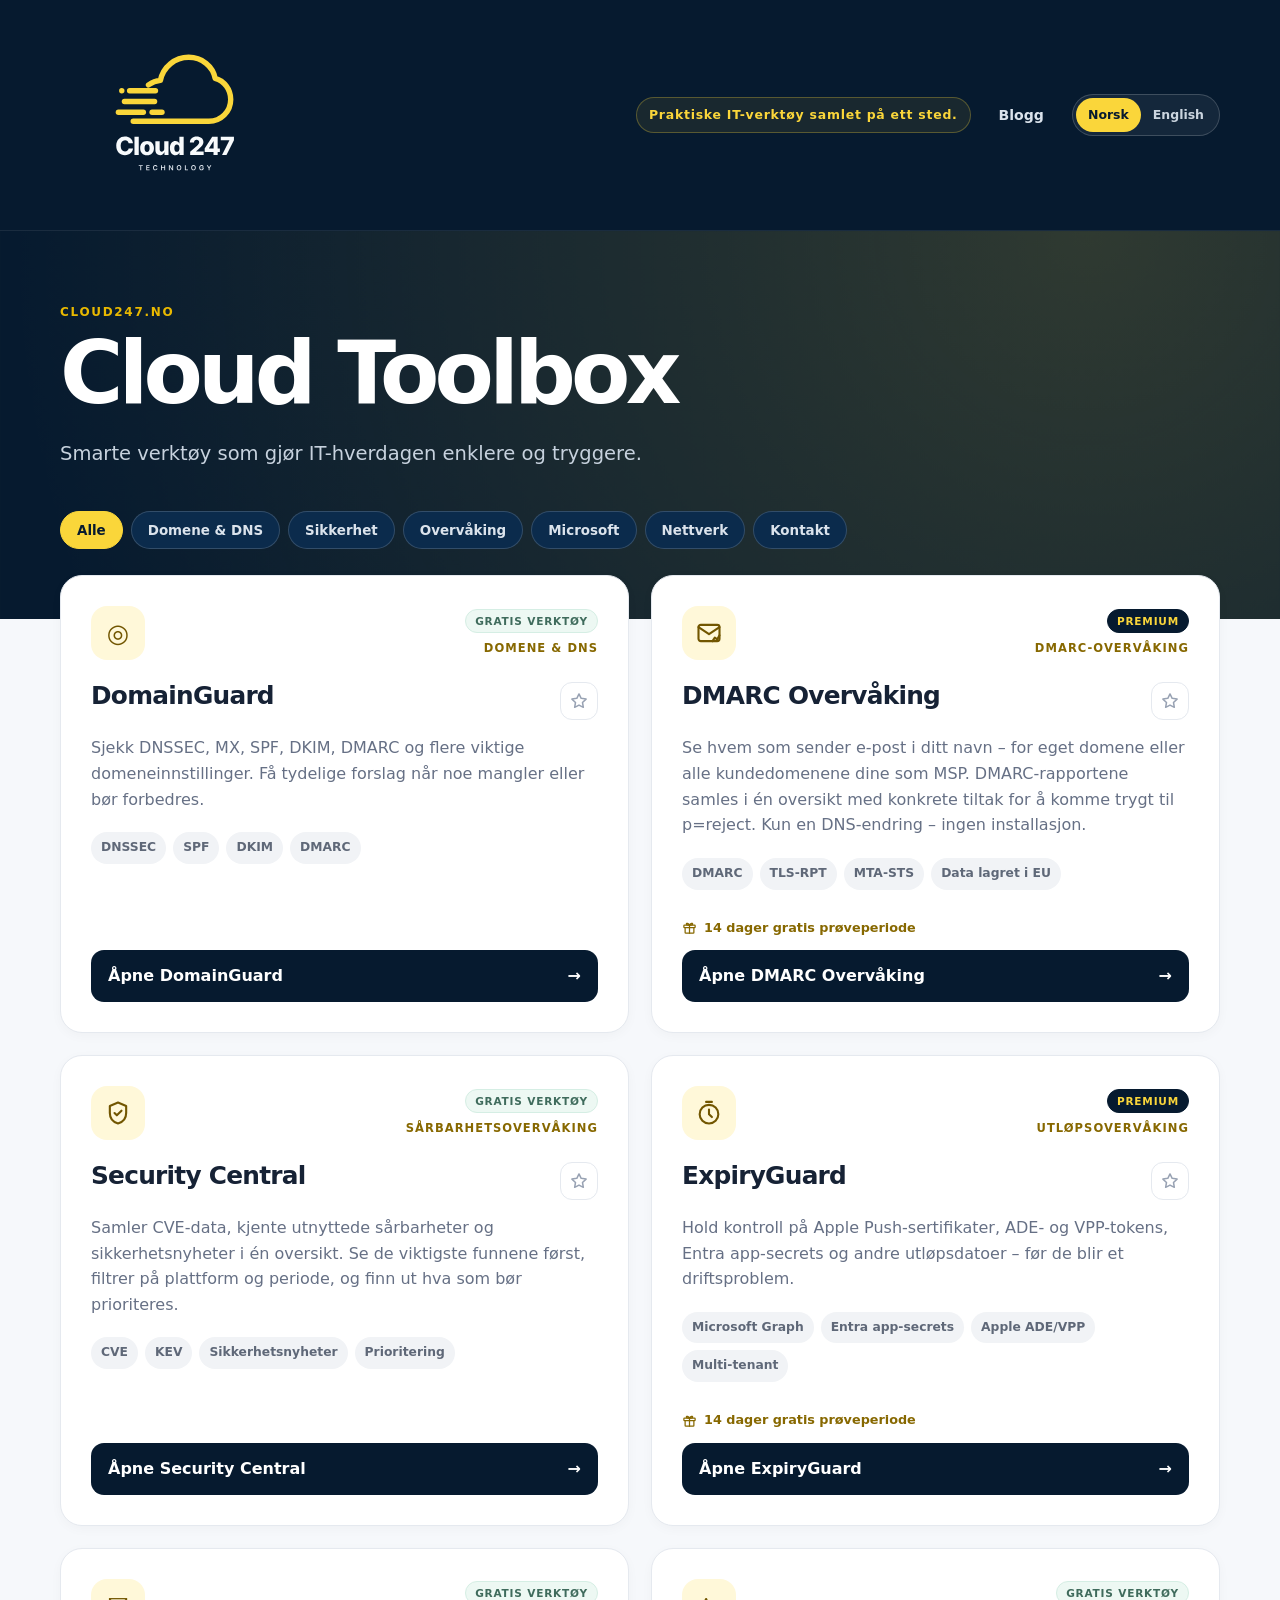
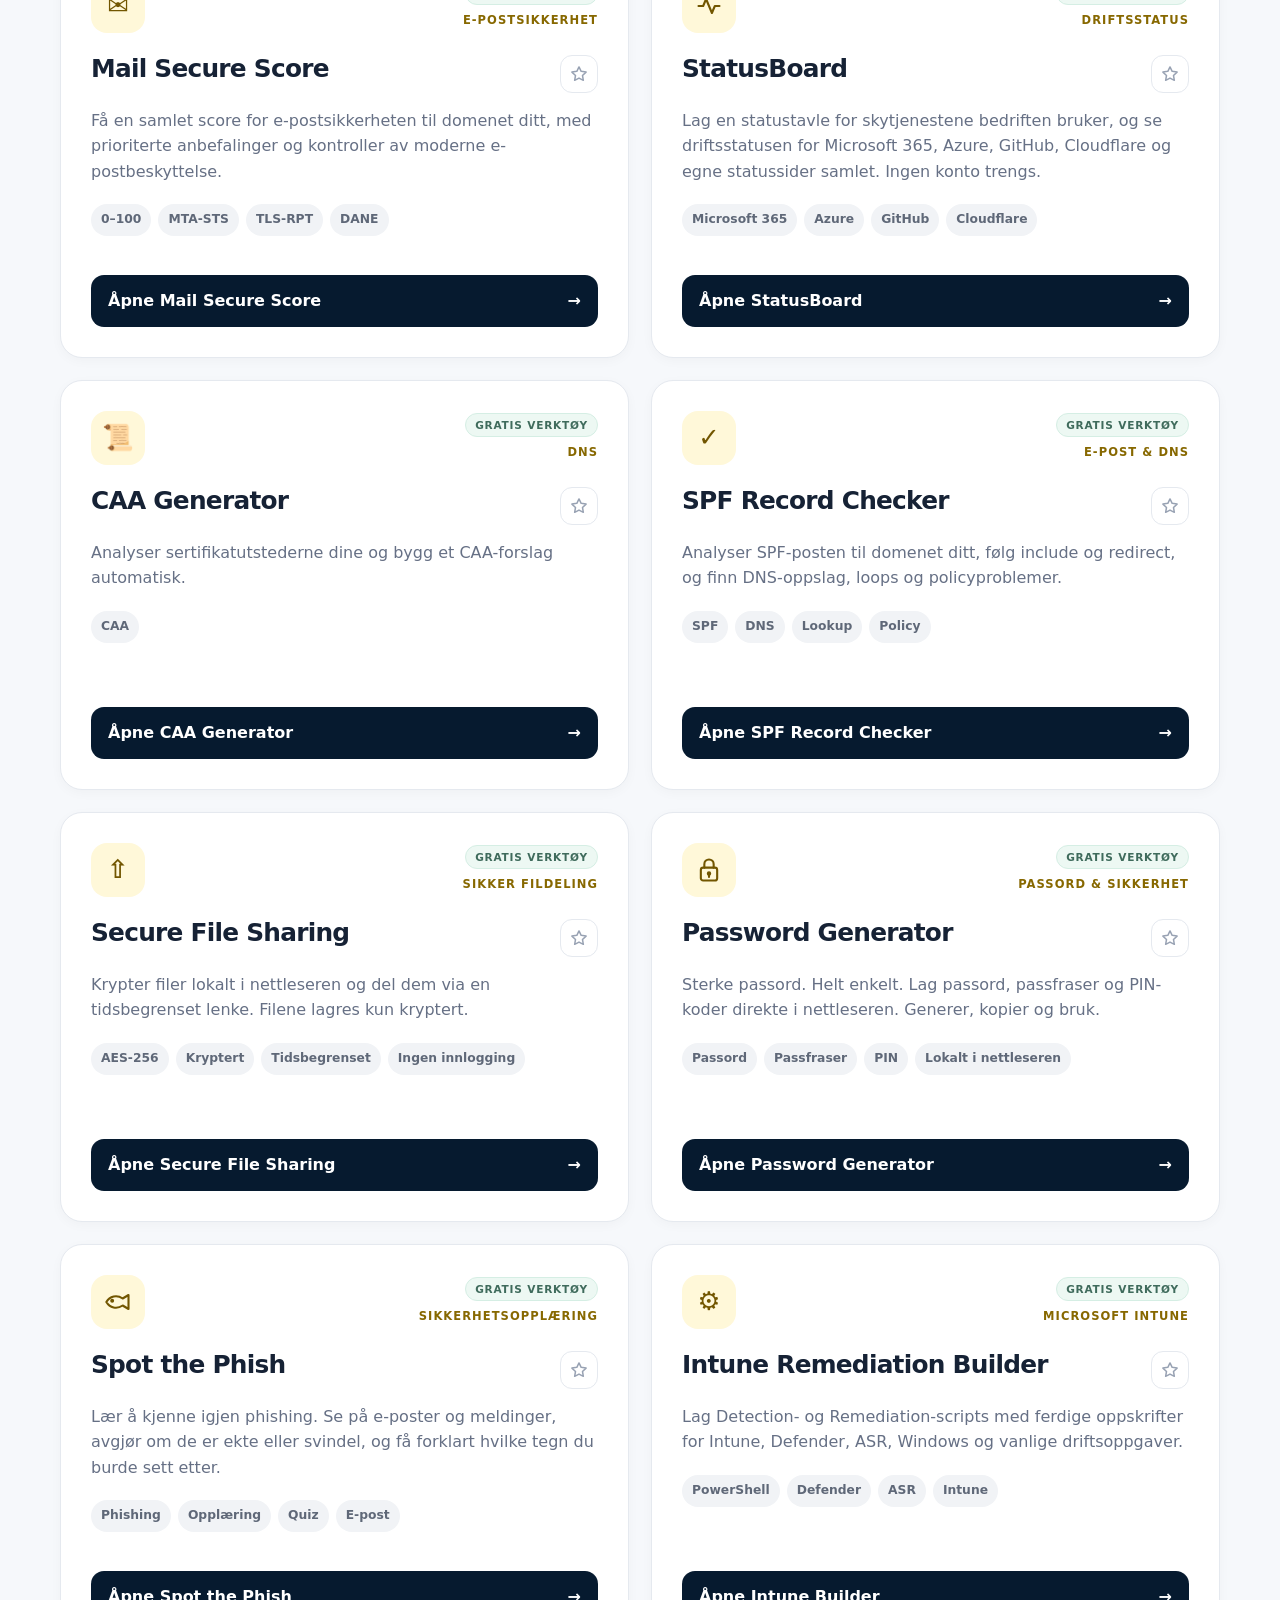
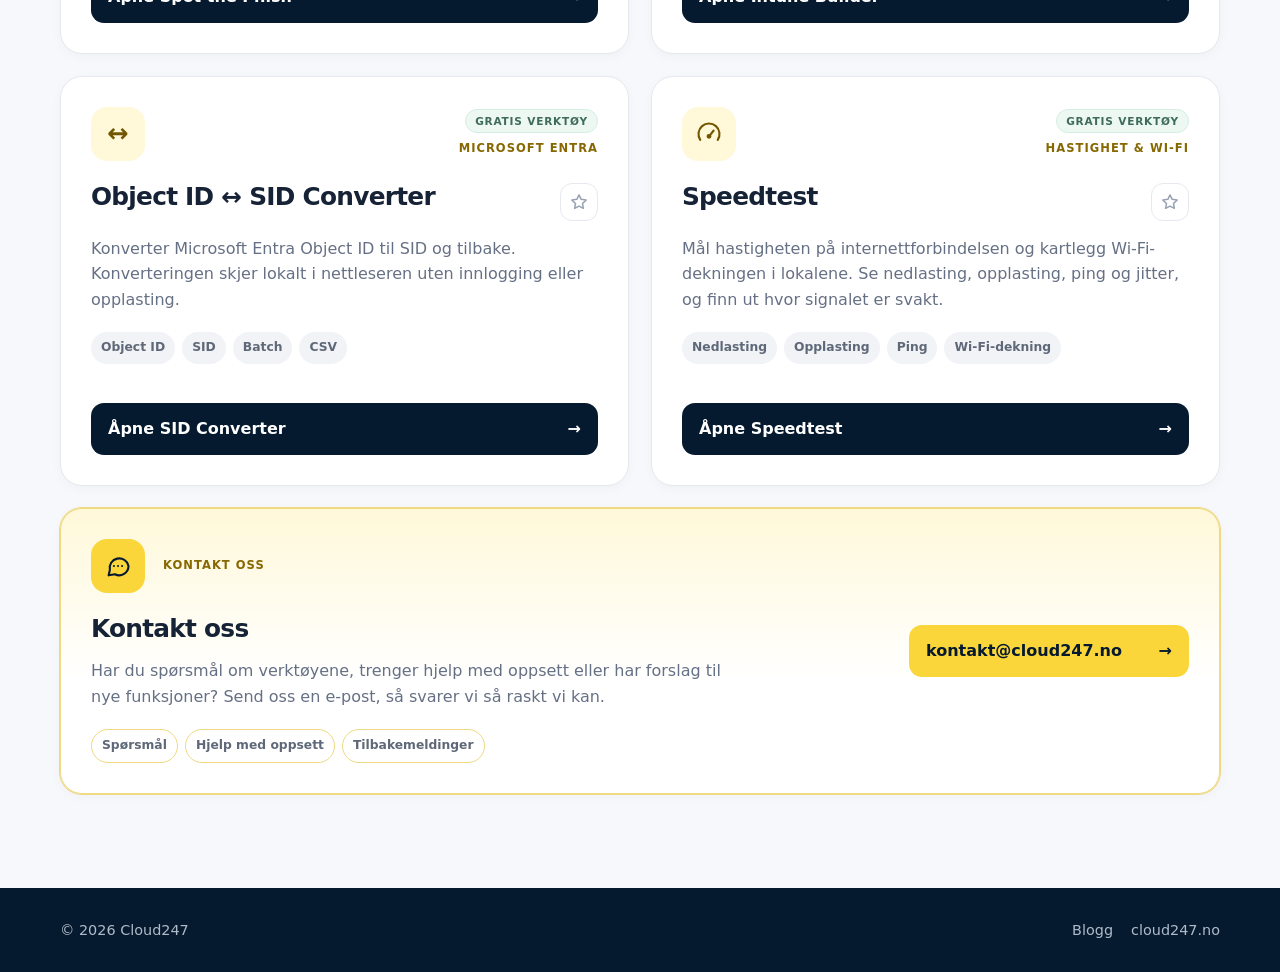
==== commit 3c2d6954: "Add the Spot the Phish card Co-Authored-By: Claude Opus 5.5 <noreply@anthropic.com> Claude-Session: " ====
--- a/index.html
+++ b/index.html
@@ -43,7 +43,7 @@
       {
         "@type": "ItemList",
         "name": "Cloud247-verktøy",
-        "numberOfItems": 13,
+        "numberOfItems": 14,
         "itemListElement": [
           {
             "@type": "ListItem",
@@ -240,6 +240,26 @@
             "position": 11,
             "item": {
               "@type": "SoftwareApplication",
+              "name": "Spot the Phish",
+              "url": "https://phislearn.cloud247.no/",
+              "description": "Øvelse i å kjenne igjen phishing: avgjør om e-poster og meldinger er ekte eller svindel, og lær hvilke tegn du skal se etter.",
+              "applicationCategory": "EducationalApplication",
+              "operatingSystem": "Web",
+              "publisher": {
+                "@id": "https://cloud247.no/#organization"
+              },
+              "offers": {
+                "@type": "Offer",
+                "price": "0",
+                "priceCurrency": "NOK"
+              }
+            }
+          },
+          {
+            "@type": "ListItem",
+            "position": 12,
+            "item": {
+              "@type": "SoftwareApplication",
               "name": "Intune Remediation Builder",
               "url": "https://intune.cloud247.no/",
               "description": "Lager Detection- og Remediation-scripts for Intune, Defender, ASR og Windows.",
@@ -257,7 +277,7 @@
           },
           {
             "@type": "ListItem",
-            "position": 12,
+            "position": 13,
             "item": {
               "@type": "SoftwareApplication",
               "name": "Object ID ↔ SID Converter",
@@ -277,7 +297,7 @@
           },
           {
             "@type": "ListItem",
-            "position": 13,
+            "position": 14,
             "item": {
               "@type": "SoftwareApplication",
               "name": "Speedtest",
@@ -555,6 +575,29 @@
             </a>
           </article>
 
+          <article class="tool-card" data-tool="spotthephish" data-categories="security">
+            <div class="tool-top">
+              <div class="tool-icon" aria-hidden="true">
+                <svg width="28" height="28" viewBox="0 0 24 24" fill="none" stroke="currentColor" stroke-width="1.8" stroke-linecap="round" stroke-linejoin="round" focusable="false">
+                  <path d="M2 12c3-5 9-6.5 14-3l5-3v12l-5-3c-5 3.5-11 2-14-3z"></path>
+                  <circle cx="7" cy="11" r=".8" fill="currentColor"></circle>
+                </svg>
+              </div>
+              <div class="tool-meta">
+                <span class="access-badge access-free" data-no="GRATIS VERKT&Oslash;Y" data-en="FREE TOOL">GRATIS VERKT&Oslash;Y</span>
+                <span class="tool-type" data-no="SIKKERHETSOPPL&AElig;RING" data-en="SECURITY TRAINING">SIKKERHETSOPPL&AElig;RING</span>
+              </div>
+            </div>
+            <h2>Spot the Phish</h2>
+            <p data-no="L&aelig;r &aring; kjenne igjen phishing. Se p&aring; e-poster og meldinger, avgj&oslash;r om de er ekte eller svindel, og f&aring; forklart hvilke tegn du burde sett etter." data-en="Learn to spot phishing. Look at emails and messages, decide whether they are genuine or a scam, and see which signs you should have looked for.">L&aelig;r &aring; kjenne igjen phishing. Se p&aring; e-poster og meldinger, avgj&oslash;r om de er ekte eller svindel, og f&aring; forklart hvilke tegn du burde sett etter.</p>
+            <div class="tags" data-aria-no="Funksjoner" data-aria-en="Features" aria-label="Funksjoner">
+              <span>Phishing</span><span data-no="Oppl&aelig;ring" data-en="Training">Oppl&aelig;ring</span><span>Quiz</span><span data-no="E-post" data-en="Email">E-post</span>
+            </div>
+            <a class="tool-link" href="https://phislearn.cloud247.no/" target="_blank" rel="noopener noreferrer">
+              <span data-no="&Aring;pne Spot the Phish" data-en="Open Spot the Phish">&Aring;pne Spot the Phish</span><span aria-hidden="true">&rarr;</span>
+            </a>
+          </article>
+
           <article class="tool-card" data-tool="intune" data-categories="microsoft">
             <div class="tool-top">
               <div class="tool-icon" aria-hidden="true">&#9881;</div>
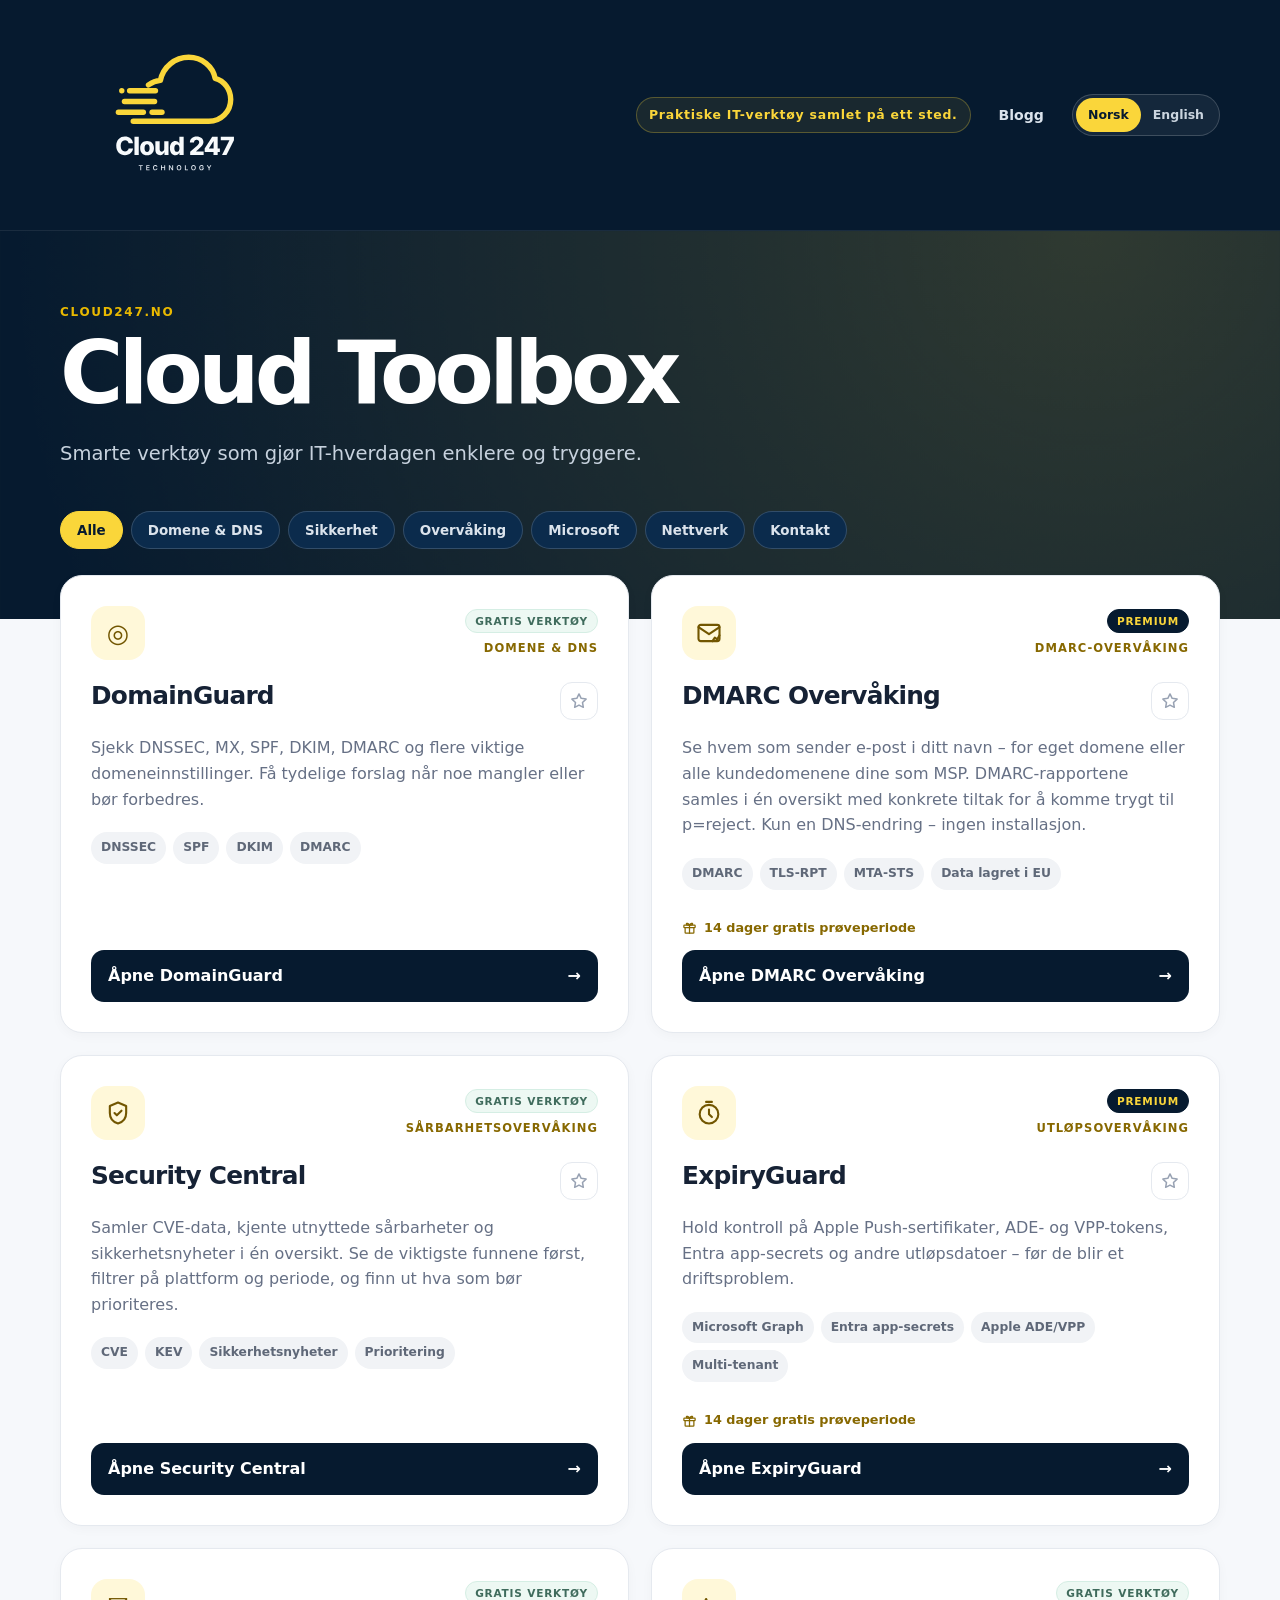
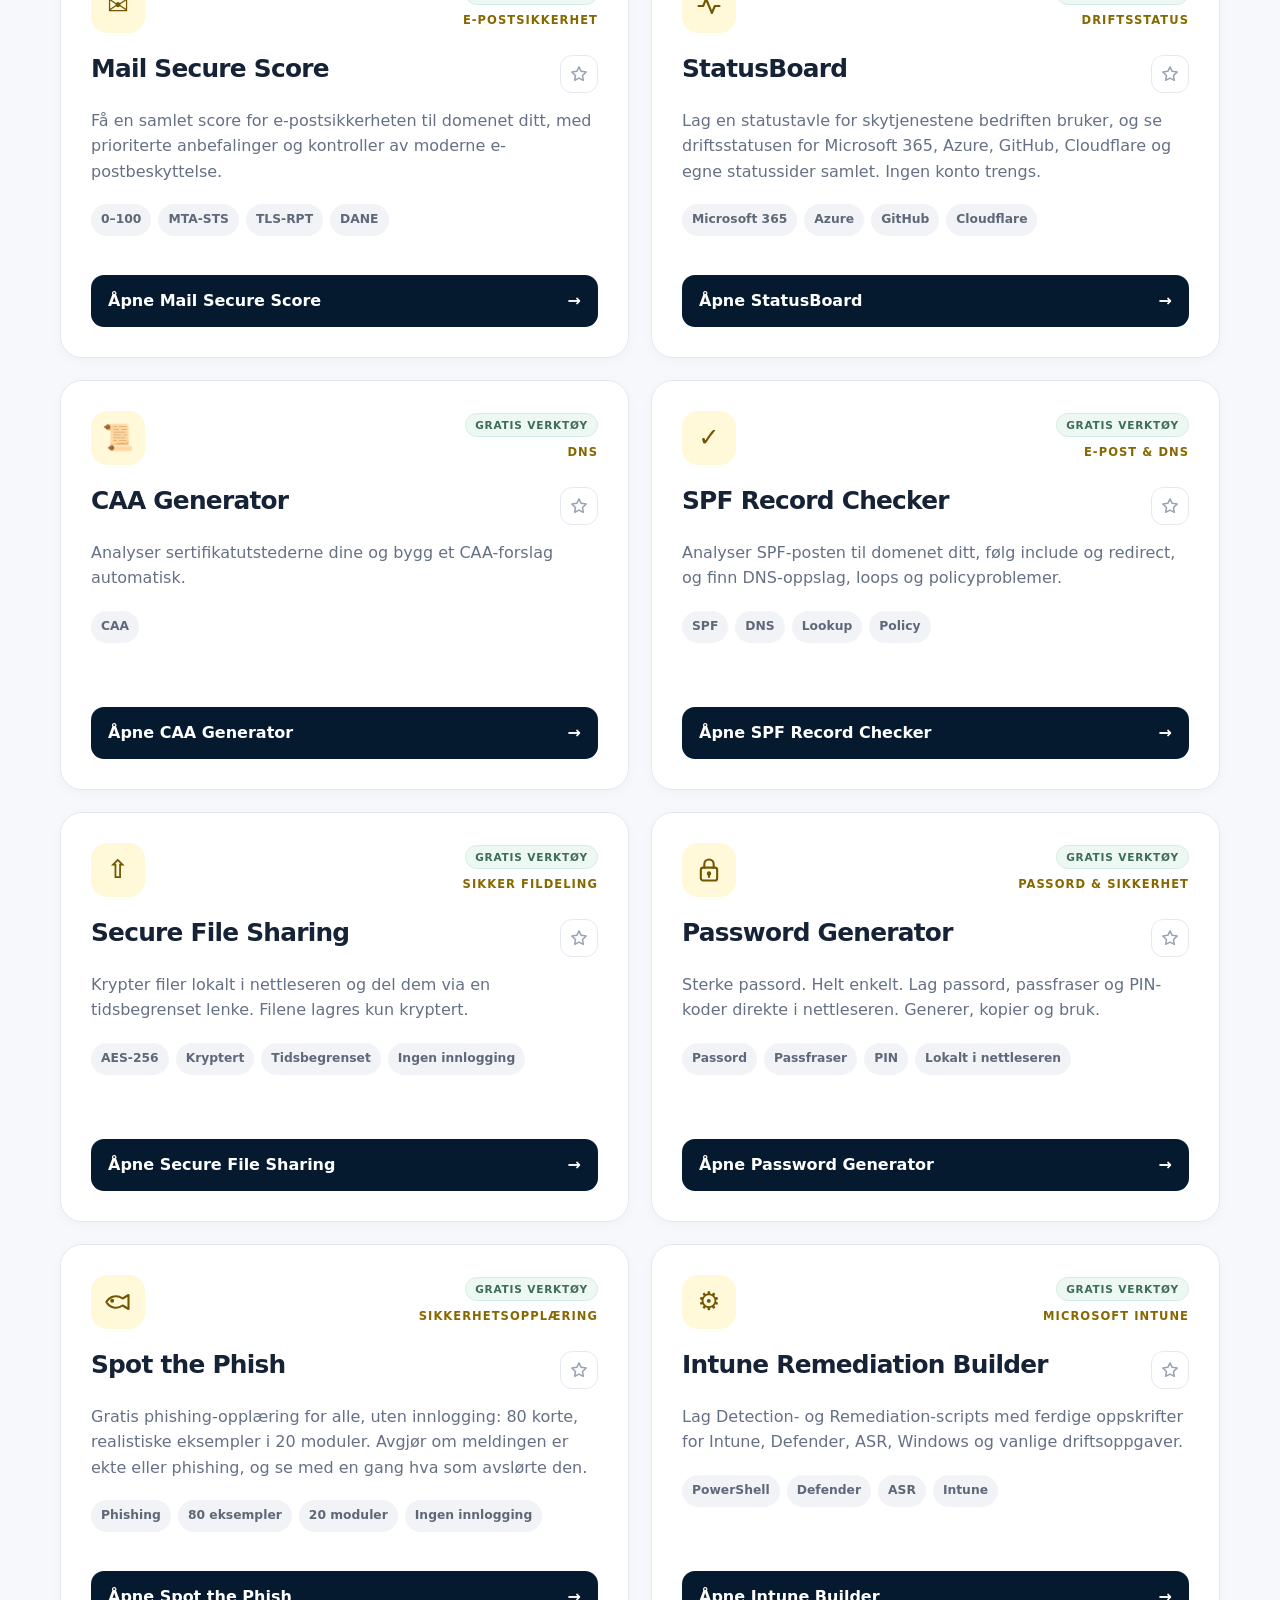
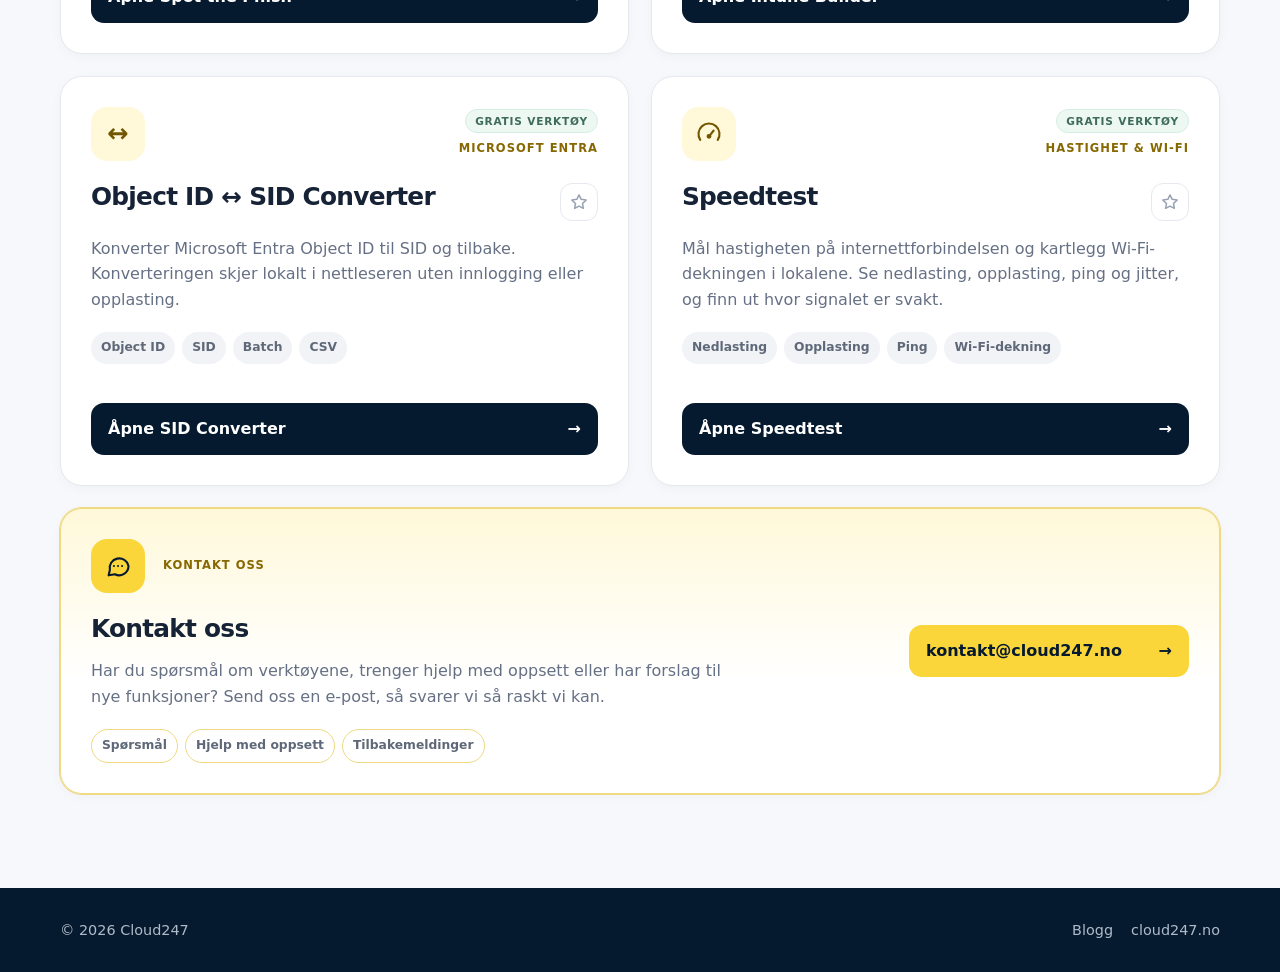
==== commit e02f0d2d: "Use the real Spot the Phish description Co-Authored-By: Claude Opus 5.5 <noreply@anthropic.com> Clau" ====
--- a/index.html
+++ b/index.html
@@ -242,7 +242,7 @@
               "@type": "SoftwareApplication",
               "name": "Spot the Phish",
               "url": "https://phislearn.cloud247.no/",
-              "description": "Øvelse i å kjenne igjen phishing: avgjør om e-poster og meldinger er ekte eller svindel, og lær hvilke tegn du skal se etter.",
+              "description": "Gratis phishing-opplæring uten innlogging: 80 korte, realistiske eksempler i 20 moduler. Avgjør om meldingen er ekte eller phishing, og se hva som avslørte den.",
               "applicationCategory": "EducationalApplication",
               "operatingSystem": "Web",
               "publisher": {
@@ -589,9 +589,9 @@
               </div>
             </div>
             <h2>Spot the Phish</h2>
-            <p data-no="L&aelig;r &aring; kjenne igjen phishing. Se p&aring; e-poster og meldinger, avgj&oslash;r om de er ekte eller svindel, og f&aring; forklart hvilke tegn du burde sett etter." data-en="Learn to spot phishing. Look at emails and messages, decide whether they are genuine or a scam, and see which signs you should have looked for.">L&aelig;r &aring; kjenne igjen phishing. Se p&aring; e-poster og meldinger, avgj&oslash;r om de er ekte eller svindel, og f&aring; forklart hvilke tegn du burde sett etter.</p>
-            <div class="tags" data-aria-no="Funksjoner" data-aria-en="Features" aria-label="Funksjoner">
-              <span>Phishing</span><span data-no="Oppl&aelig;ring" data-en="Training">Oppl&aelig;ring</span><span>Quiz</span><span data-no="E-post" data-en="Email">E-post</span>
+            <p data-no="Gratis phishing-oppl&aelig;ring for alle, uten innlogging: 80 korte, realistiske eksempler i 20 moduler. Avgj&oslash;r om meldingen er ekte eller phishing, og se med en gang hva som avsl&oslash;rte den." data-en="Free phishing training for everyone, no sign-in needed: 80 short, realistic examples in 20 modules. Decide whether the message is genuine or phishing, and see right away what gave it away.">Gratis phishing-oppl&aelig;ring for alle, uten innlogging: 80 korte, realistiske eksempler i 20 moduler. Avgj&oslash;r om meldingen er ekte eller phishing, og se med en gang hva som avsl&oslash;rte den.</p>
+            <div class="tags" data-aria-no="Funksjoner" data-aria-en="Features" aria-label="Funksjoner">
+              <span>Phishing</span><span data-no="80 eksempler" data-en="80 examples">80 eksempler</span><span data-no="20 moduler" data-en="20 modules">20 moduler</span><span data-no="Ingen innlogging" data-en="No sign-in">Ingen innlogging</span>
             </div>
             <a class="tool-link" href="https://phislearn.cloud247.no/" target="_blank" rel="noopener noreferrer">
               <span data-no="&Aring;pne Spot the Phish" data-en="Open Spot the Phish">&Aring;pne Spot the Phish</span><span aria-hidden="true">&rarr;</span>
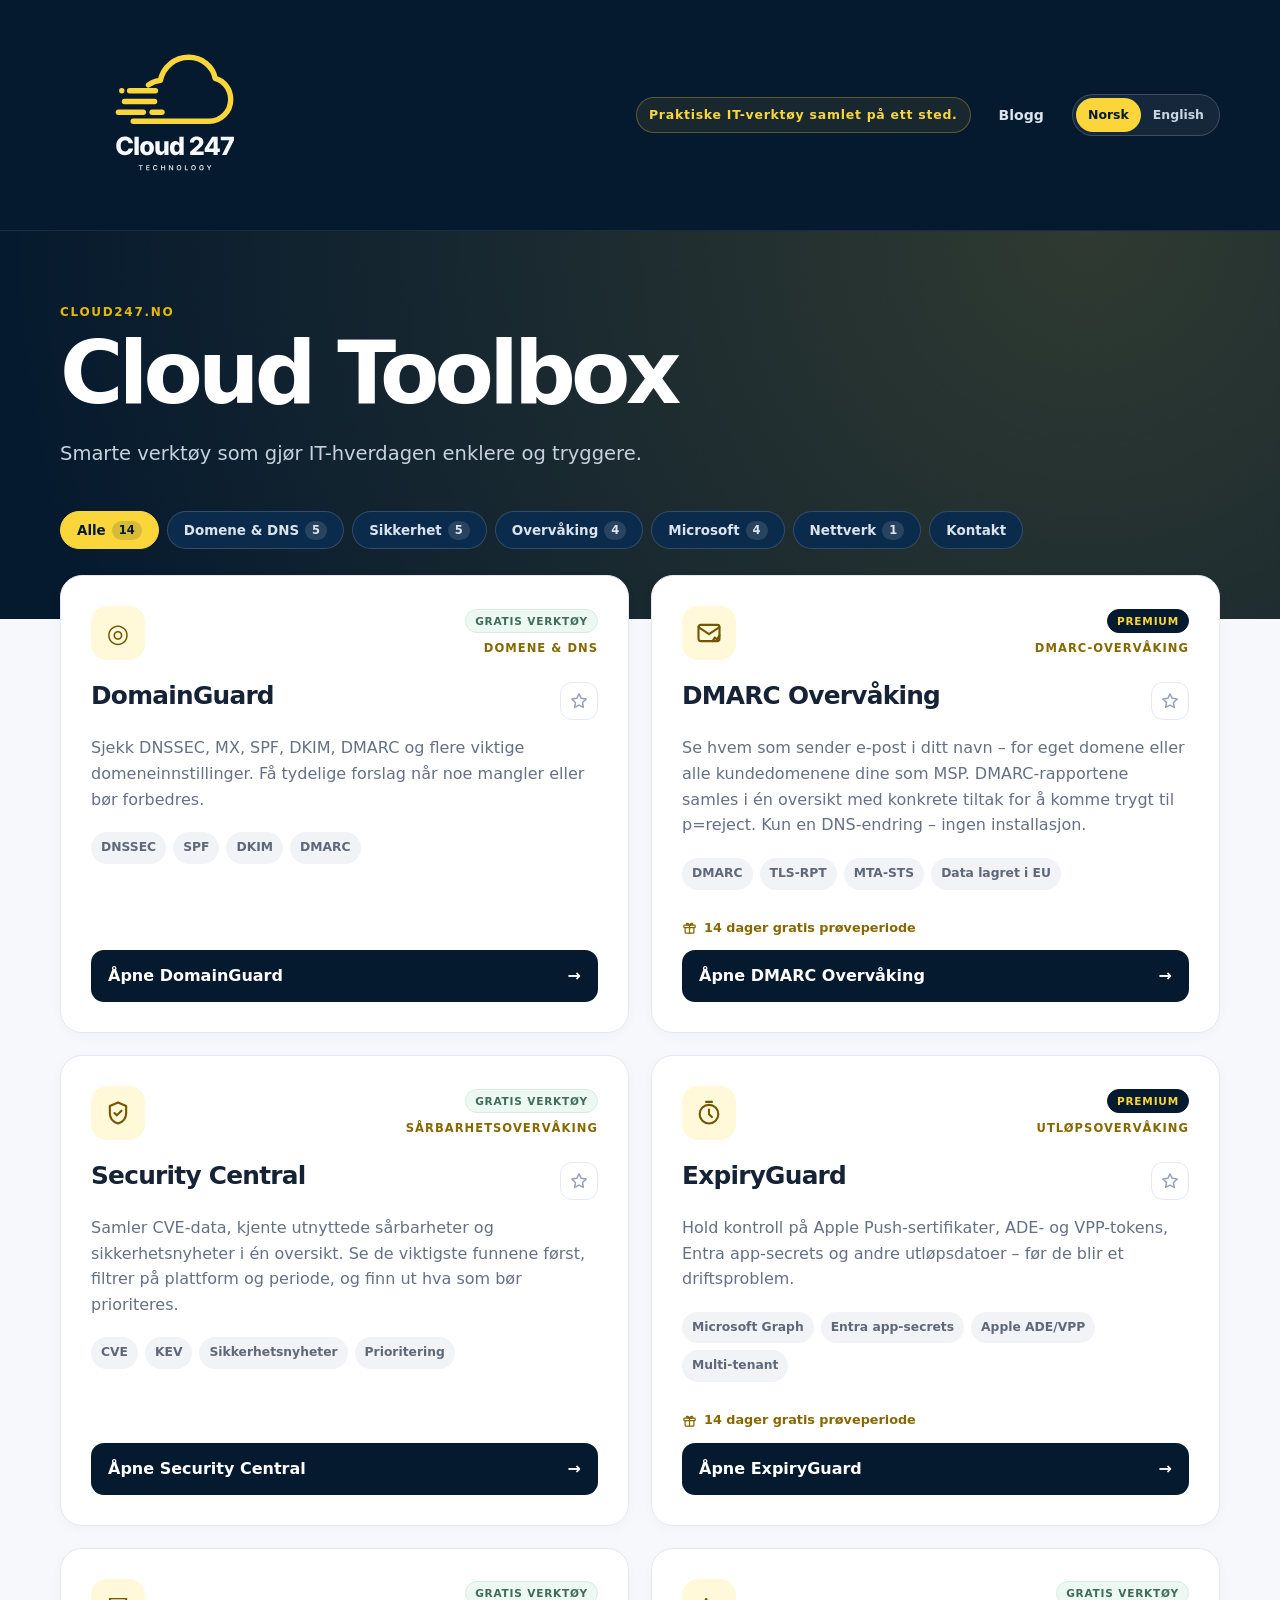
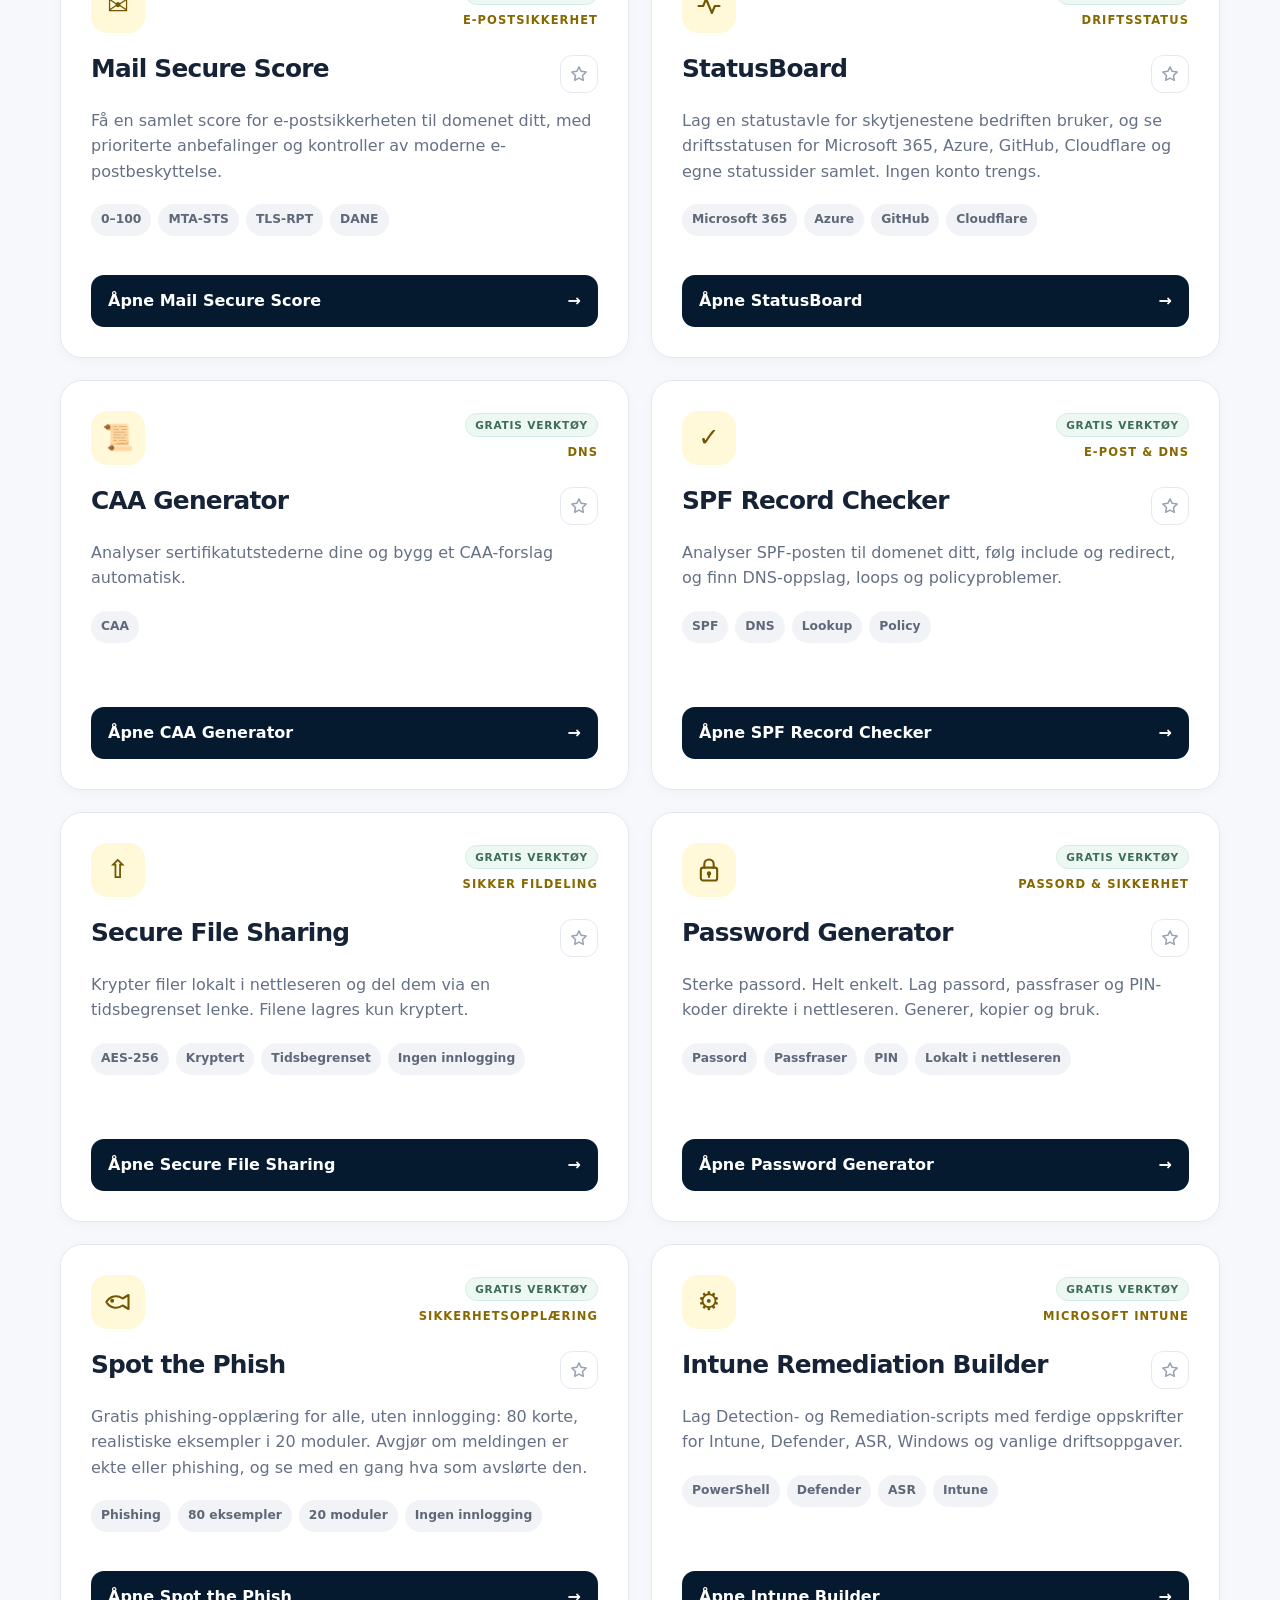
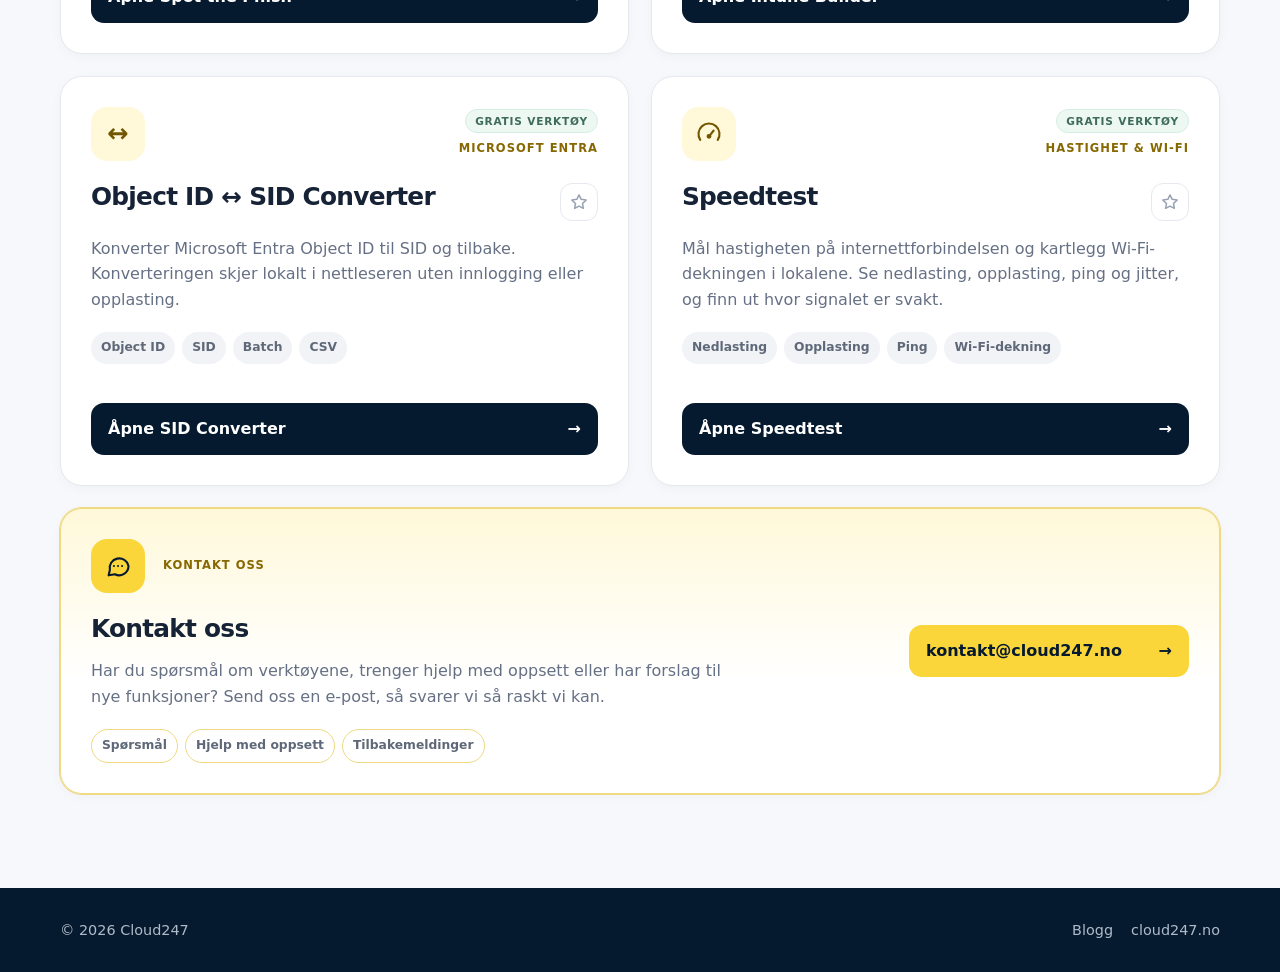
==== commit 5cd19722: "Show the number of tools in each filter chip The count is worked out from the cards (the contact car" ====
--- a/index.html
+++ b/index.html
@@ -17,7 +17,7 @@
   <meta name="twitter:card" content="summary">
   <link rel="icon" href="assets/cloud247-mark.svg" type="image/svg+xml">
   <link rel="apple-touch-icon" href="assets/apple-touch-icon.png">
-  <link rel="stylesheet" href="styles.css?v=20261017-blogg">
+  <link rel="stylesheet" href="styles.css?v=20261031-antall">
   <script type="application/ld+json">
   {
     "@context": "https://schema.org",
@@ -349,14 +349,14 @@
         </div>
 
         <div class="tool-filters" role="group" data-aria-no="Filtrer etter kategori" data-aria-en="Filter by category" aria-label="Filtrer etter kategori">
-          <button class="filter-chip is-active" type="button" data-filter="all" aria-pressed="true" data-no="Alle" data-en="All">Alle</button>
+          <button class="filter-chip is-active" type="button" data-filter="all" aria-pressed="true"><span data-no="Alle" data-en="All">Alle</span></button>
           <button class="filter-chip" type="button" data-filter="favorites" aria-pressed="false" hidden><span aria-hidden="true">&#9733;</span> <span data-no="Favoritter" data-en="Favorites">Favoritter</span></button>
-          <button class="filter-chip" type="button" data-filter="dns" aria-pressed="false" data-no="Domene &amp; DNS" data-en="Domain &amp; DNS">Domene &amp; DNS</button>
-          <button class="filter-chip" type="button" data-filter="security" aria-pressed="false" data-no="Sikkerhet" data-en="Security">Sikkerhet</button>
-          <button class="filter-chip" type="button" data-filter="monitoring" aria-pressed="false" data-no="Overv&aring;king" data-en="Monitoring">Overv&aring;king</button>
-          <button class="filter-chip" type="button" data-filter="microsoft" aria-pressed="false">Microsoft</button>
-          <button class="filter-chip" type="button" data-filter="network" aria-pressed="false" data-no="Nettverk" data-en="Network">Nettverk</button>
-          <button class="filter-chip" type="button" data-filter="contact" aria-pressed="false" data-no="Kontakt" data-en="Contact">Kontakt</button>
+          <button class="filter-chip" type="button" data-filter="dns" aria-pressed="false"><span data-no="Domene &amp; DNS" data-en="Domain &amp; DNS">Domene &amp; DNS</span></button>
+          <button class="filter-chip" type="button" data-filter="security" aria-pressed="false"><span data-no="Sikkerhet" data-en="Security">Sikkerhet</span></button>
+          <button class="filter-chip" type="button" data-filter="monitoring" aria-pressed="false"><span data-no="Overv&aring;king" data-en="Monitoring">Overv&aring;king</span></button>
+          <button class="filter-chip" type="button" data-filter="microsoft" aria-pressed="false"><span>Microsoft</span></button>
+          <button class="filter-chip" type="button" data-filter="network" aria-pressed="false"><span data-no="Nettverk" data-en="Network">Nettverk</span></button>
+          <button class="filter-chip" type="button" data-filter="contact" aria-pressed="false"><span data-no="Kontakt" data-en="Contact">Kontakt</span></button>
         </div>
         <p class="visually-hidden" id="filter-status" aria-live="polite"></p>
 
@@ -691,6 +691,6 @@
     </div>
   </footer>
 
-  <script src="app.js?v=20261010-seo"></script>
+  <script src="app.js?v=20261031-antall"></script>
 </body>
 </html>
--- a/styles.css
+++ b/styles.css
@@ -562,3 +562,17 @@
 @media (max-width: 600px) {
   .site-nav { justify-content: center; }
 }
+
+/* Tool count in each filter chip */
+.chip-count {
+  min-width: 22px;
+  padding: 1px 7px;
+  border-radius: 999px;
+  background: rgba(255,255,255,.12);
+  font-size: .72rem;
+  font-weight: 850;
+  line-height: 1.5;
+  text-align: center;
+}
+
+.filter-chip.is-active .chip-count { background: rgba(6,26,47,.14); }
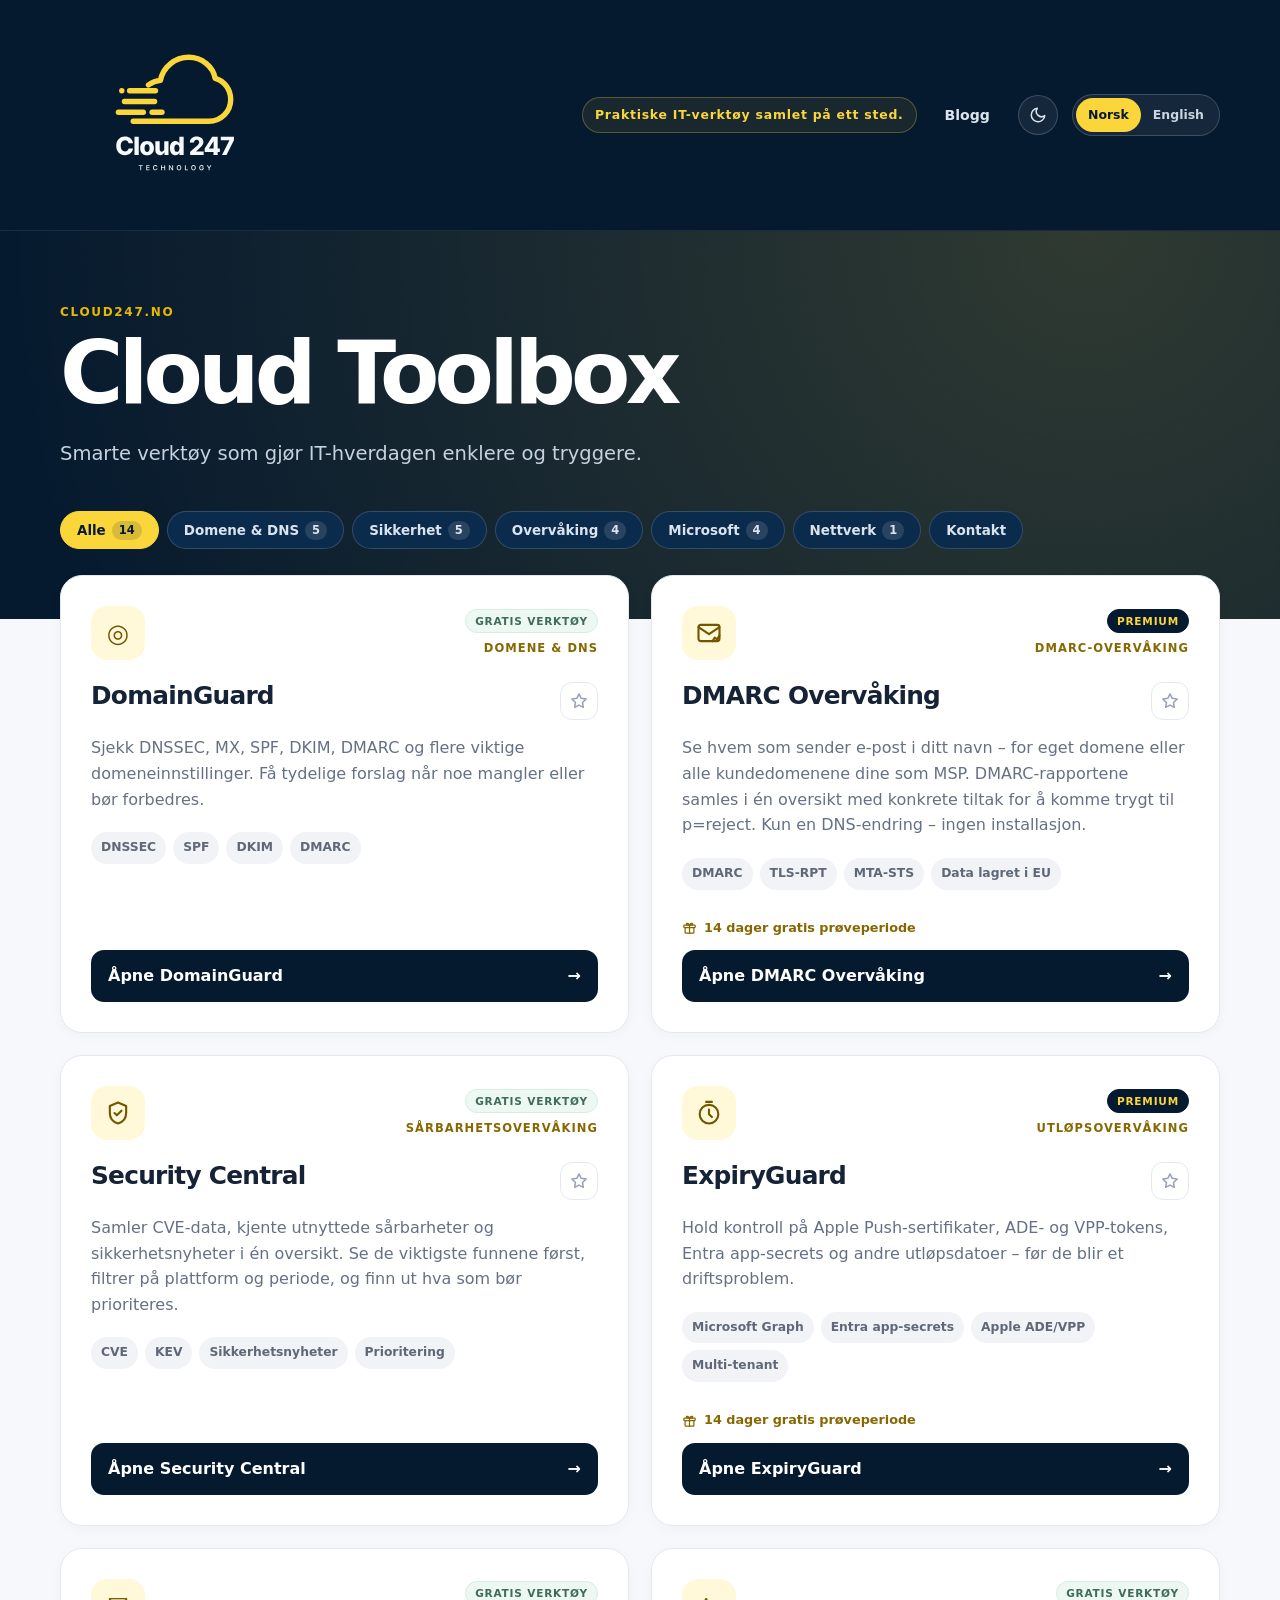
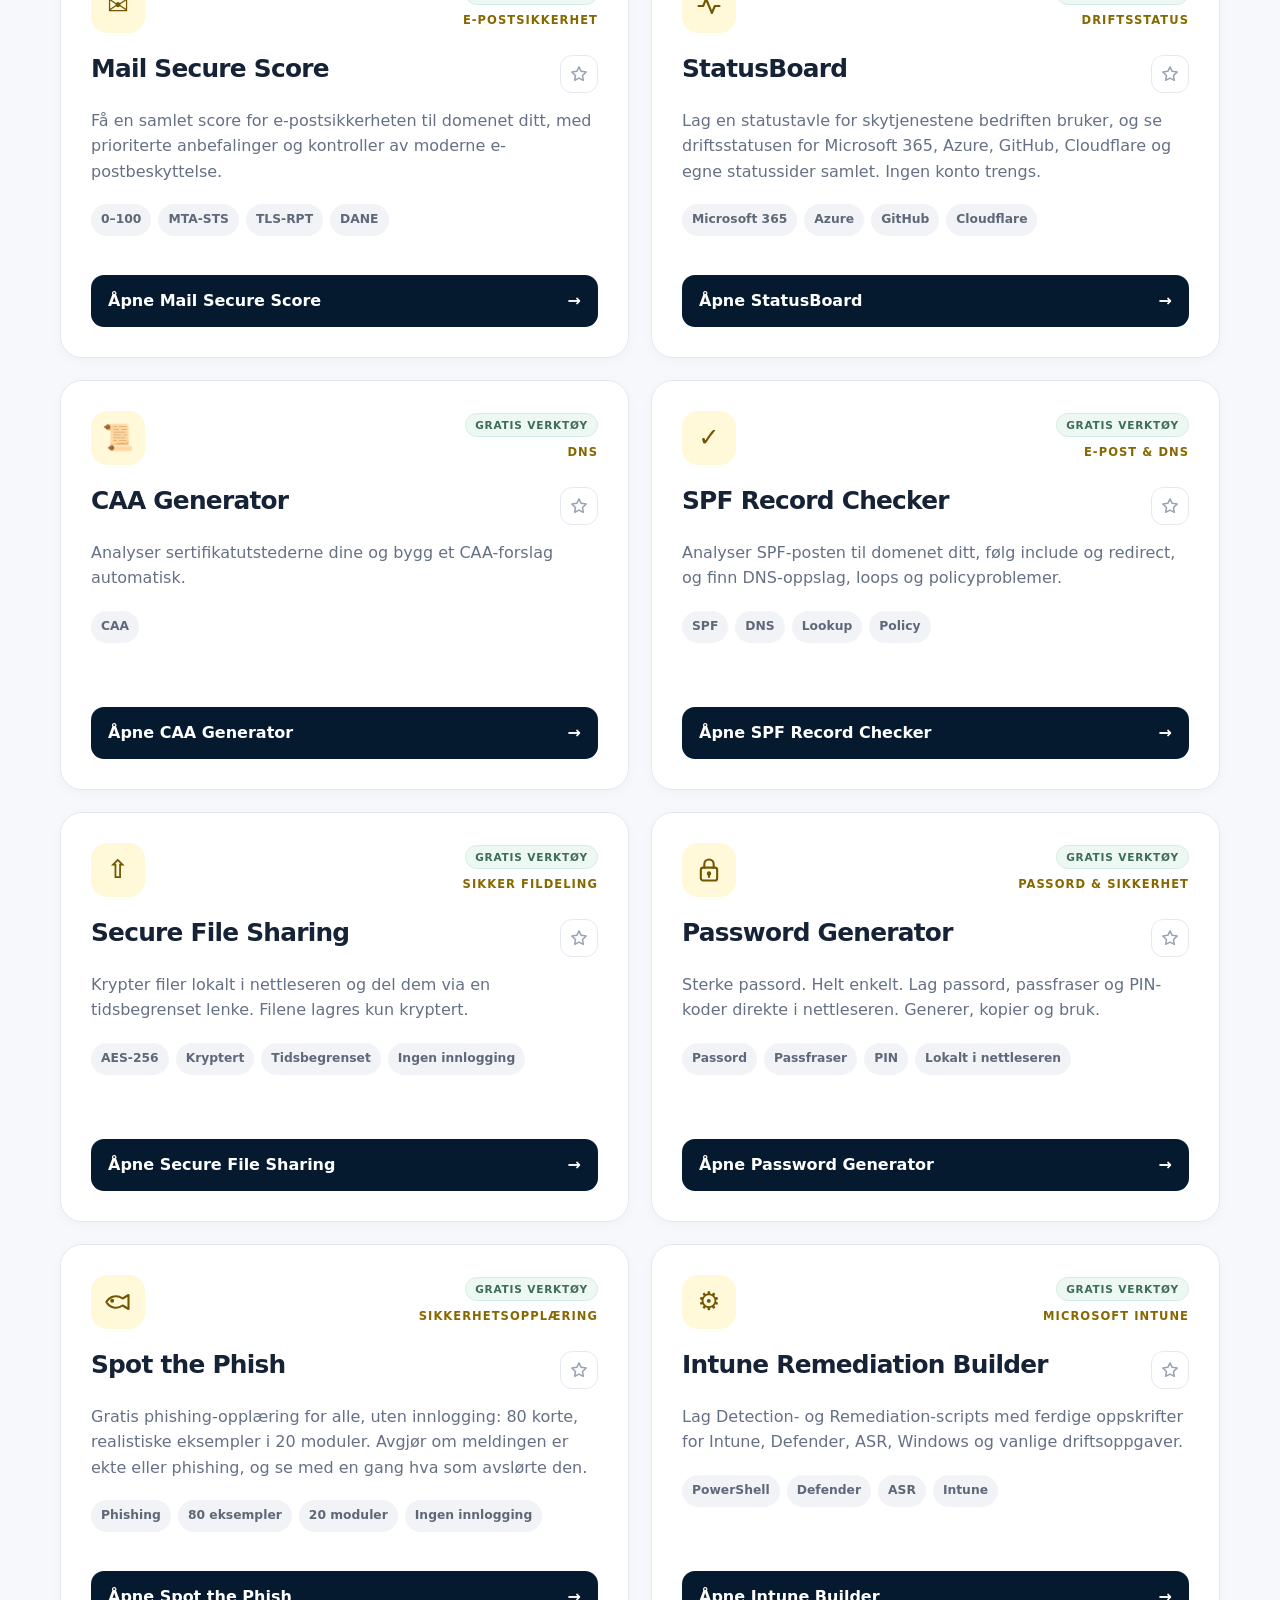
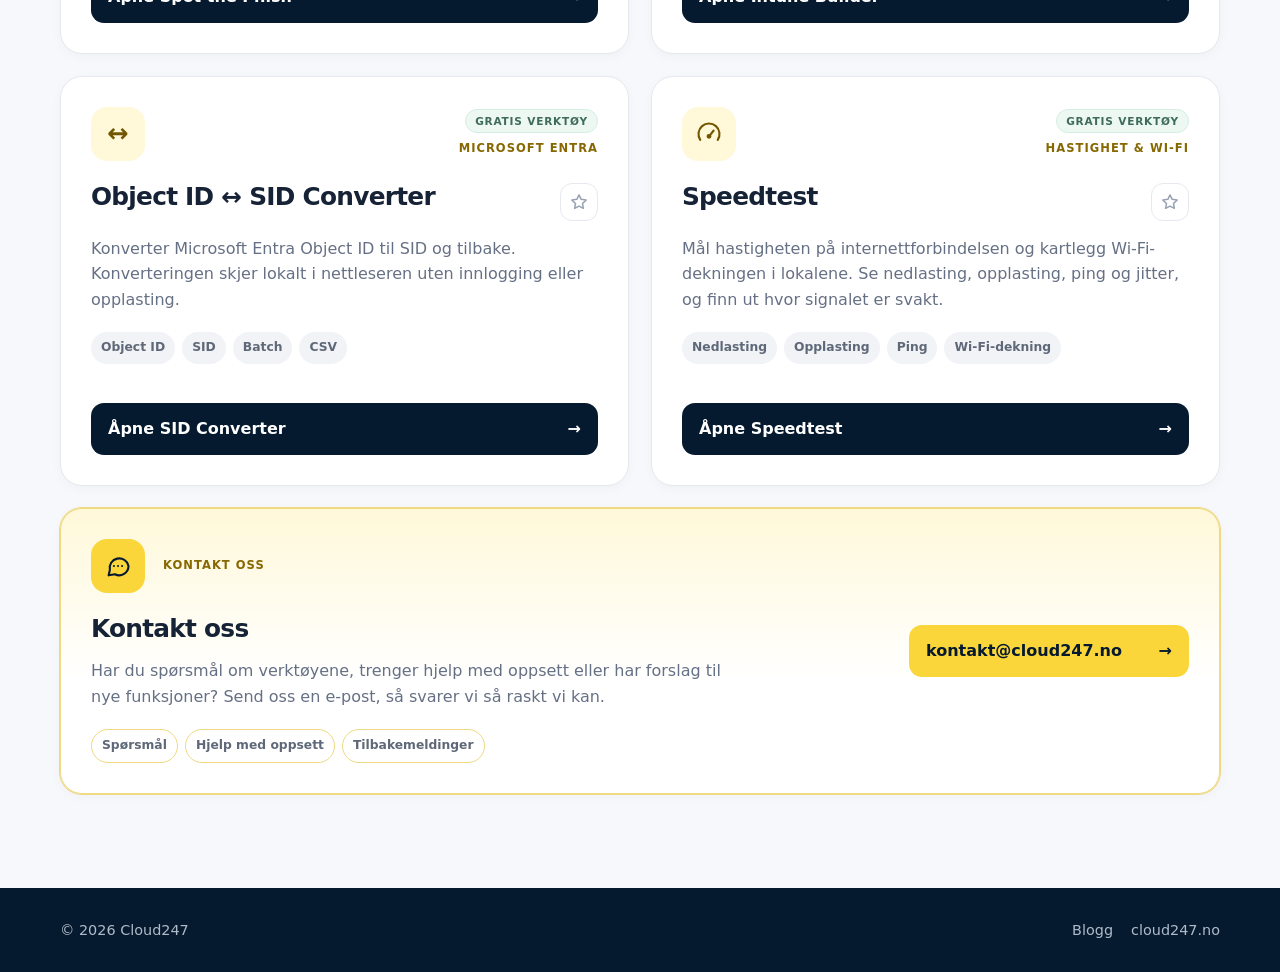
==== commit b8b30396: "Add dark mode to the front page and the blog - Follows the system setting by default; a sun/moon but" ====
--- a/index.html
+++ b/index.html
@@ -7,6 +7,7 @@
   <meta id="meta-description" name="description" content="Cloud Toolbox fra Cloud247: verkt&oslash;y for DMARC, SPF, DKIM og DNS, s&aring;rbarhetsoverv&aring;king og Microsoft 365, Intune og Entra. Sjekk, overv&aring;k og sikre domenet ditt.">
   <link rel="canonical" href="https://cloud247.no/">
   <meta name="theme-color" content="#061A2F">
+  <script>(function(){var t;try{t=localStorage.getItem('cloud247-theme')}catch(e){}if(t!=='dark'&&t!=='light'){t=window.matchMedia&&matchMedia('(prefers-color-scheme: dark)').matches?'dark':'light'}document.documentElement.dataset.theme=t})();</script>
   <meta property="og:title" content="Cloud Toolbox | Cloud247">
   <meta id="og-description" property="og:description" content="Praktiske Cloud247-verkt&oslash;y samlet p&aring; ett sted.">
   <meta property="og:type" content="website">
@@ -17,7 +18,7 @@
   <meta name="twitter:card" content="summary">
   <link rel="icon" href="assets/cloud247-mark.svg" type="image/svg+xml">
   <link rel="apple-touch-icon" href="assets/apple-touch-icon.png">
-  <link rel="stylesheet" href="styles.css?v=20261031-antall">
+  <link rel="stylesheet" href="styles.css?v=20261105-dark">
   <script type="application/ld+json">
   {
     "@context": "https://schema.org",
@@ -331,6 +332,10 @@
       <div class="header-actions">
         <span class="header-badge" data-no="Praktiske IT-verkt&oslash;y samlet p&aring; ett sted." data-en="Practical IT tools in one place.">Praktiske IT-verkt&oslash;y samlet p&aring; ett sted.</span>
         <a class="nav-link" href="/blogg/" data-no="Blogg" data-en="Blog">Blogg</a>
+        <button class="theme-toggle" type="button" aria-label="Bytt til m&oslash;rk modus" aria-pressed="false">
+          <svg class="icon-moon" width="18" height="18" viewBox="0 0 24 24" fill="none" stroke="currentColor" stroke-width="2" stroke-linecap="round" stroke-linejoin="round" aria-hidden="true" focusable="false"><path d="M21 12.8A9 9 0 1 1 11.2 3a7 7 0 0 0 9.8 9.8z"></path></svg>
+          <svg class="icon-sun" width="18" height="18" viewBox="0 0 24 24" fill="none" stroke="currentColor" stroke-width="2" stroke-linecap="round" stroke-linejoin="round" aria-hidden="true" focusable="false"><circle cx="12" cy="12" r="4"></circle><path d="M12 2v2M12 20v2M4.9 4.9l1.4 1.4M17.7 17.7l1.4 1.4M2 12h2M20 12h2M4.9 19.1l1.4-1.4M17.7 6.3l1.4-1.4"></path></svg>
+        </button>
         <div class="language-switcher" role="group" aria-label="Language">
           <button class="language-button is-active" type="button" data-language="no" aria-pressed="true">Norsk</button>
           <button class="language-button" type="button" data-language="en" aria-pressed="false">English</button>
@@ -691,6 +696,7 @@
     </div>
   </footer>
 
+  <script src="theme.js?v=20261105-dark"></script>
   <script src="app.js?v=20261031-antall"></script>
 </body>
 </html>
--- a/styles.css
+++ b/styles.css
@@ -576,3 +576,84 @@
 }
 
 .filter-chip.is-active .chip-count { background: rgba(6,26,47,.14); }
+
+/* Theme toggle (sun/moon) */
+.theme-toggle {
+  width: 40px;
+  height: 40px;
+  flex: 0 0 auto;
+  display: inline-grid;
+  place-items: center;
+  padding: 0;
+  border: 1px solid rgba(255,255,255,.18);
+  border-radius: 999px;
+  color: #dbe3ec;
+  background: rgba(255,255,255,.06);
+  cursor: pointer;
+  transition: color .18s ease, border-color .18s ease;
+}
+
+.theme-toggle:hover,
+.theme-toggle:focus-visible { color: var(--yellow); border-color: rgba(250,214,58,.55); }
+
+.theme-toggle .icon-sun,
+:root[data-theme="dark"] .theme-toggle .icon-moon { display: none; }
+:root[data-theme="dark"] .theme-toggle .icon-sun { display: block; }
+
+/* Dark mode: the navy header, hero and footer stay; the light parts turn dark */
+:root[data-theme="dark"] {
+  color-scheme: dark;
+  --page: #0a1726;
+  --surface: #10233a;
+  --ink: #e6edf5;
+  --muted: #a3b2c4;
+  --line: #1f3753;
+  --yellow-soft: rgba(250,214,58,.10);
+  --shadow: 0 20px 55px rgba(0,0,0,.35);
+}
+
+:root[data-theme="dark"] .tool-card { box-shadow: none; }
+:root[data-theme="dark"] .tool-card:hover { border-color: #2c4a6d; }
+:root[data-theme="dark"] .tool-icon { color: var(--yellow); }
+:root[data-theme="dark"] .tool-type { color: var(--yellow-deep); }
+:root[data-theme="dark"] .tags span { color: #c4d0dc; background: #18304b; }
+
+:root[data-theme="dark"] .tool-link { background: #1d3d63; }
+:root[data-theme="dark"] .tool-link:hover,
+:root[data-theme="dark"] .tool-link:focus-visible { color: var(--navy); background: var(--yellow); }
+
+:root[data-theme="dark"] .access-free {
+  color: #8fd3b6;
+  background: rgba(63,160,120,.14);
+  border-color: rgba(143,211,182,.25);
+}
+
+:root[data-theme="dark"] .access-premium { border-color: rgba(250,214,58,.45); }
+:root[data-theme="dark"] .access-note { color: var(--yellow); }
+
+:root[data-theme="dark"] .favorite-button {
+  color: #8a9bb0;
+  background: var(--surface);
+  border-color: var(--line);
+}
+
+:root[data-theme="dark"] .favorite-button:hover,
+:root[data-theme="dark"] .favorite-button:focus-visible,
+:root[data-theme="dark"] .favorite-button[aria-pressed="true"] {
+  color: var(--yellow);
+  background: rgba(250,214,58,.12);
+  border-color: rgba(250,214,58,.4);
+}
+
+:root[data-theme="dark"] .tool-card.is-favorite,
+:root[data-theme="dark"] .contact-card {
+  border-color: rgba(250,214,58,.45);
+  box-shadow: 0 0 0 1px rgba(250,214,58,.45);
+}
+
+:root[data-theme="dark"] .contact-card { background: linear-gradient(180deg, rgba(250,214,58,.10), var(--surface) 60%); }
+:root[data-theme="dark"] .contact-card .tags span { color: #c4d0dc; background: var(--surface); border-color: rgba(250,214,58,.35); }
+:root[data-theme="dark"] .contact-card .tool-icon { color: var(--navy); }
+:root[data-theme="dark"] .contact-card .tool-link { color: var(--navy); background: var(--yellow); }
+:root[data-theme="dark"] .contact-card .tool-link:hover,
+:root[data-theme="dark"] .contact-card .tool-link:focus-visible { color: var(--navy); background: #fff; }
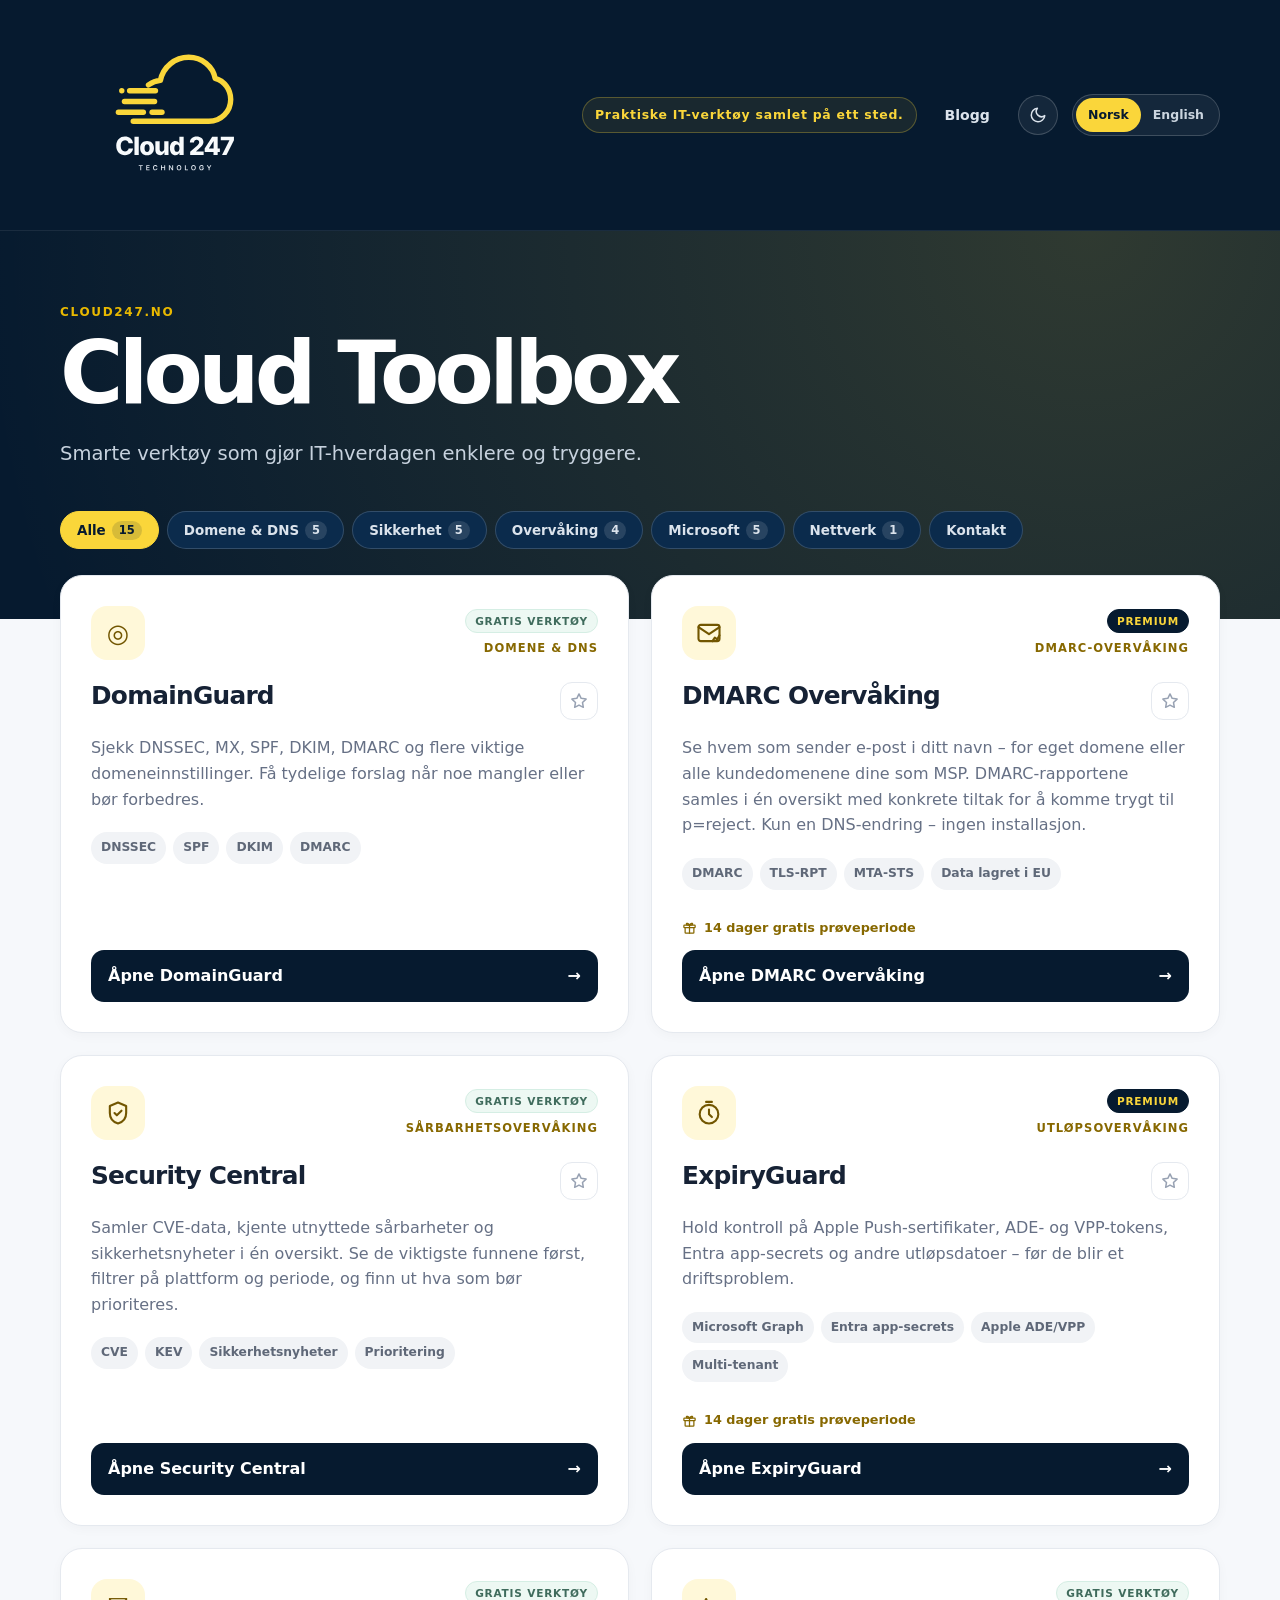
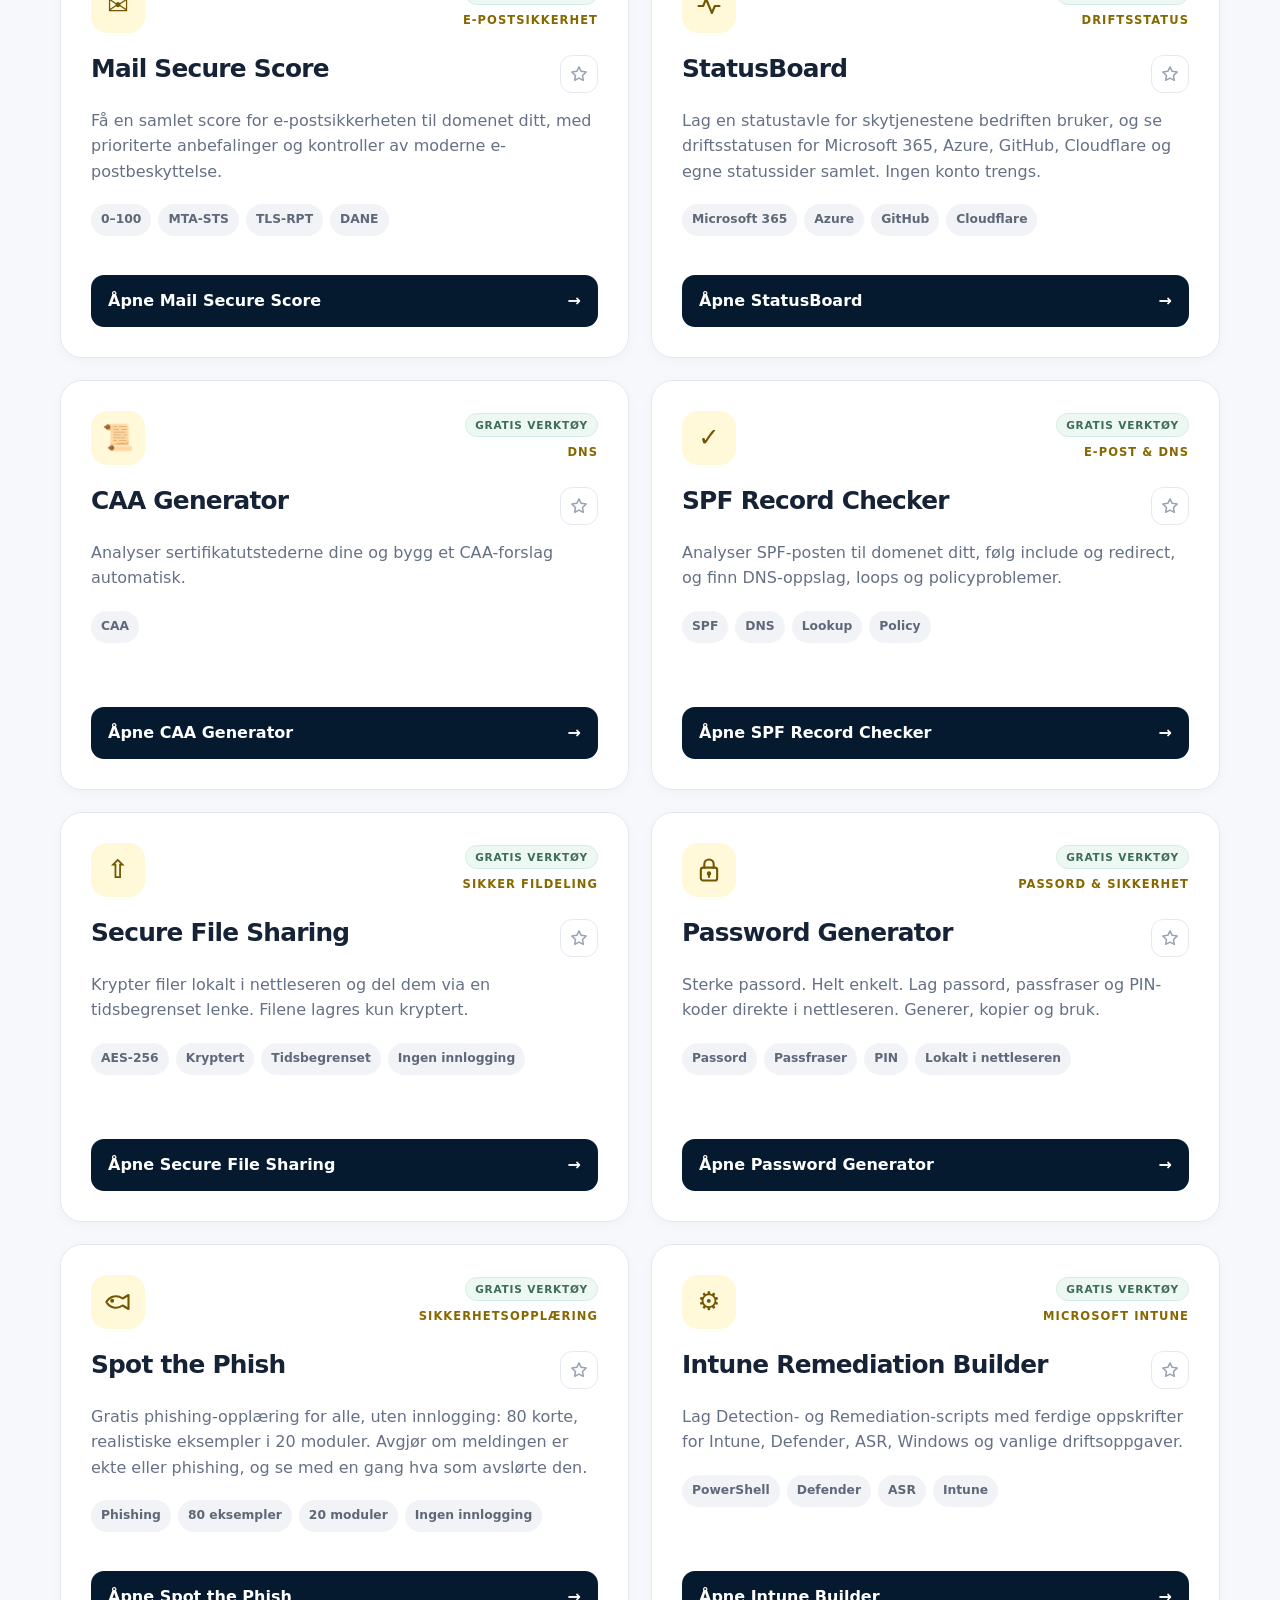
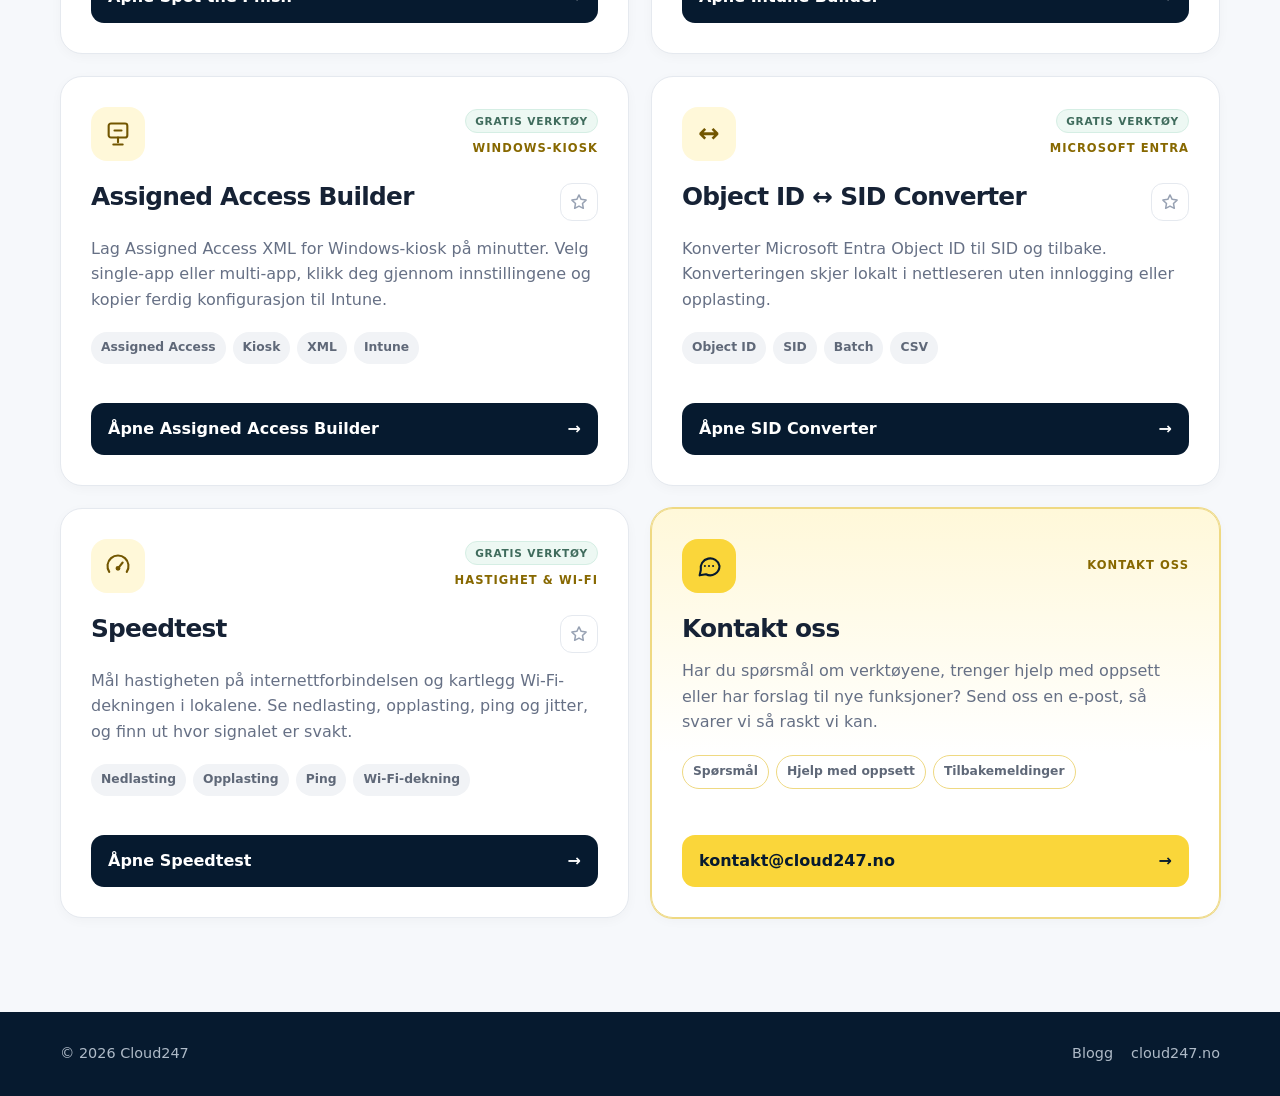
==== commit 4e131f8b: "Add the Assigned Access Builder card under Microsoft Co-Authored-By: Claude Opus 5.5 <noreply@anthro" ====
--- a/index.html
+++ b/index.html
@@ -44,7 +44,7 @@
       {
         "@type": "ItemList",
         "name": "Cloud247-verktøy",
-        "numberOfItems": 14,
+        "numberOfItems": 15,
         "itemListElement": [
           {
             "@type": "ListItem",
@@ -281,6 +281,26 @@
             "position": 13,
             "item": {
               "@type": "SoftwareApplication",
+              "name": "Assigned Access Builder",
+              "url": "https://kiosksetup.cloud247.no/",
+              "description": "Lager Assigned Access XML for Windows-kiosk, single-app eller multi-app, klar til bruk i Intune.",
+              "applicationCategory": "UtilitiesApplication",
+              "operatingSystem": "Web",
+              "publisher": {
+                "@id": "https://cloud247.no/#organization"
+              },
+              "offers": {
+                "@type": "Offer",
+                "price": "0",
+                "priceCurrency": "NOK"
+              }
+            }
+          },
+          {
+            "@type": "ListItem",
+            "position": 14,
+            "item": {
+              "@type": "SoftwareApplication",
               "name": "Object ID ↔ SID Converter",
               "url": "https://sidconverter.cloud247.no/",
               "description": "Konverterer Microsoft Entra Object ID til SID og tilbake, lokalt i nettleseren.",
@@ -298,7 +318,7 @@
           },
           {
             "@type": "ListItem",
-            "position": 14,
+            "position": 15,
             "item": {
               "@type": "SoftwareApplication",
               "name": "Speedtest",
@@ -621,6 +641,31 @@
             </a>
           </article>
 
+          <article class="tool-card" data-tool="kiosksetup" data-categories="microsoft">
+            <div class="tool-top">
+              <div class="tool-icon" aria-hidden="true">
+                <svg width="28" height="28" viewBox="0 0 24 24" fill="none" stroke="currentColor" stroke-width="1.8" stroke-linecap="round" stroke-linejoin="round" focusable="false">
+                  <rect x="4" y="3" width="16" height="12" rx="2"></rect>
+                  <path d="M12 15v4"></path>
+                  <path d="M8 21h8"></path>
+                  <path d="M9 9h6"></path>
+                </svg>
+              </div>
+              <div class="tool-meta">
+                <span class="access-badge access-free" data-no="GRATIS VERKT&Oslash;Y" data-en="FREE TOOL">GRATIS VERKT&Oslash;Y</span>
+                <span class="tool-type" data-no="WINDOWS-KIOSK" data-en="WINDOWS KIOSK">WINDOWS-KIOSK</span>
+              </div>
+            </div>
+            <h2>Assigned Access Builder</h2>
+            <p data-no="Lag Assigned Access XML for Windows-kiosk p&aring; minutter. Velg single-app eller multi-app, klikk deg gjennom innstillingene og kopier ferdig konfigurasjon til Intune." data-en="Build Assigned Access XML for a Windows kiosk in minutes. Choose single-app or multi-app, click through the settings and copy the finished configuration into Intune.">Lag Assigned Access XML for Windows-kiosk p&aring; minutter. Velg single-app eller multi-app, klikk deg gjennom innstillingene og kopier ferdig konfigurasjon til Intune.</p>
+            <div class="tags" data-aria-no="Funksjoner" data-aria-en="Features" aria-label="Funksjoner">
+              <span>Assigned Access</span><span>Kiosk</span><span>XML</span><span>Intune</span>
+            </div>
+            <a class="tool-link" href="https://kiosksetup.cloud247.no/" target="_blank" rel="noopener noreferrer">
+              <span data-no="&Aring;pne Assigned Access Builder" data-en="Open Assigned Access Builder">&Aring;pne Assigned Access Builder</span><span aria-hidden="true">&rarr;</span>
+            </a>
+          </article>
+
           <article class="tool-card" data-tool="sidconverter" data-categories="microsoft">
             <div class="tool-top">
               <div class="tool-icon" aria-hidden="true">&#8596;</div>
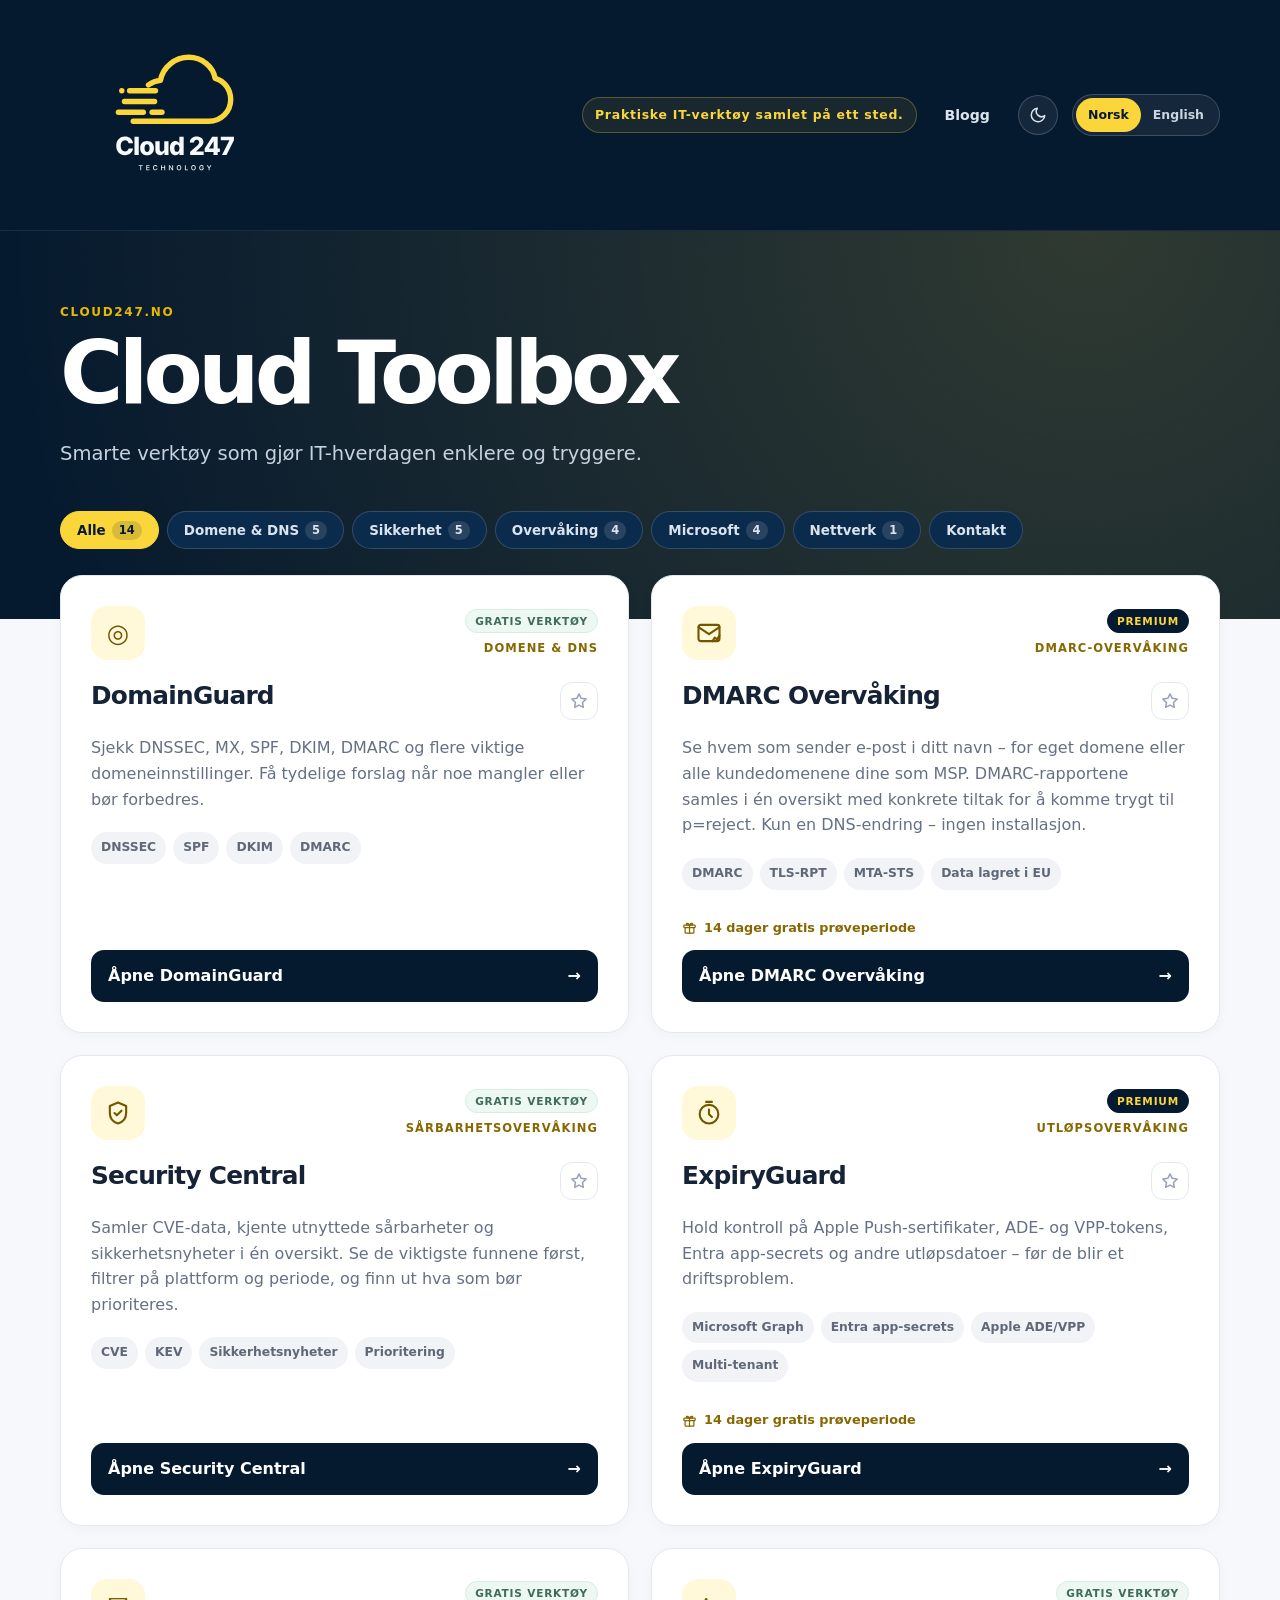
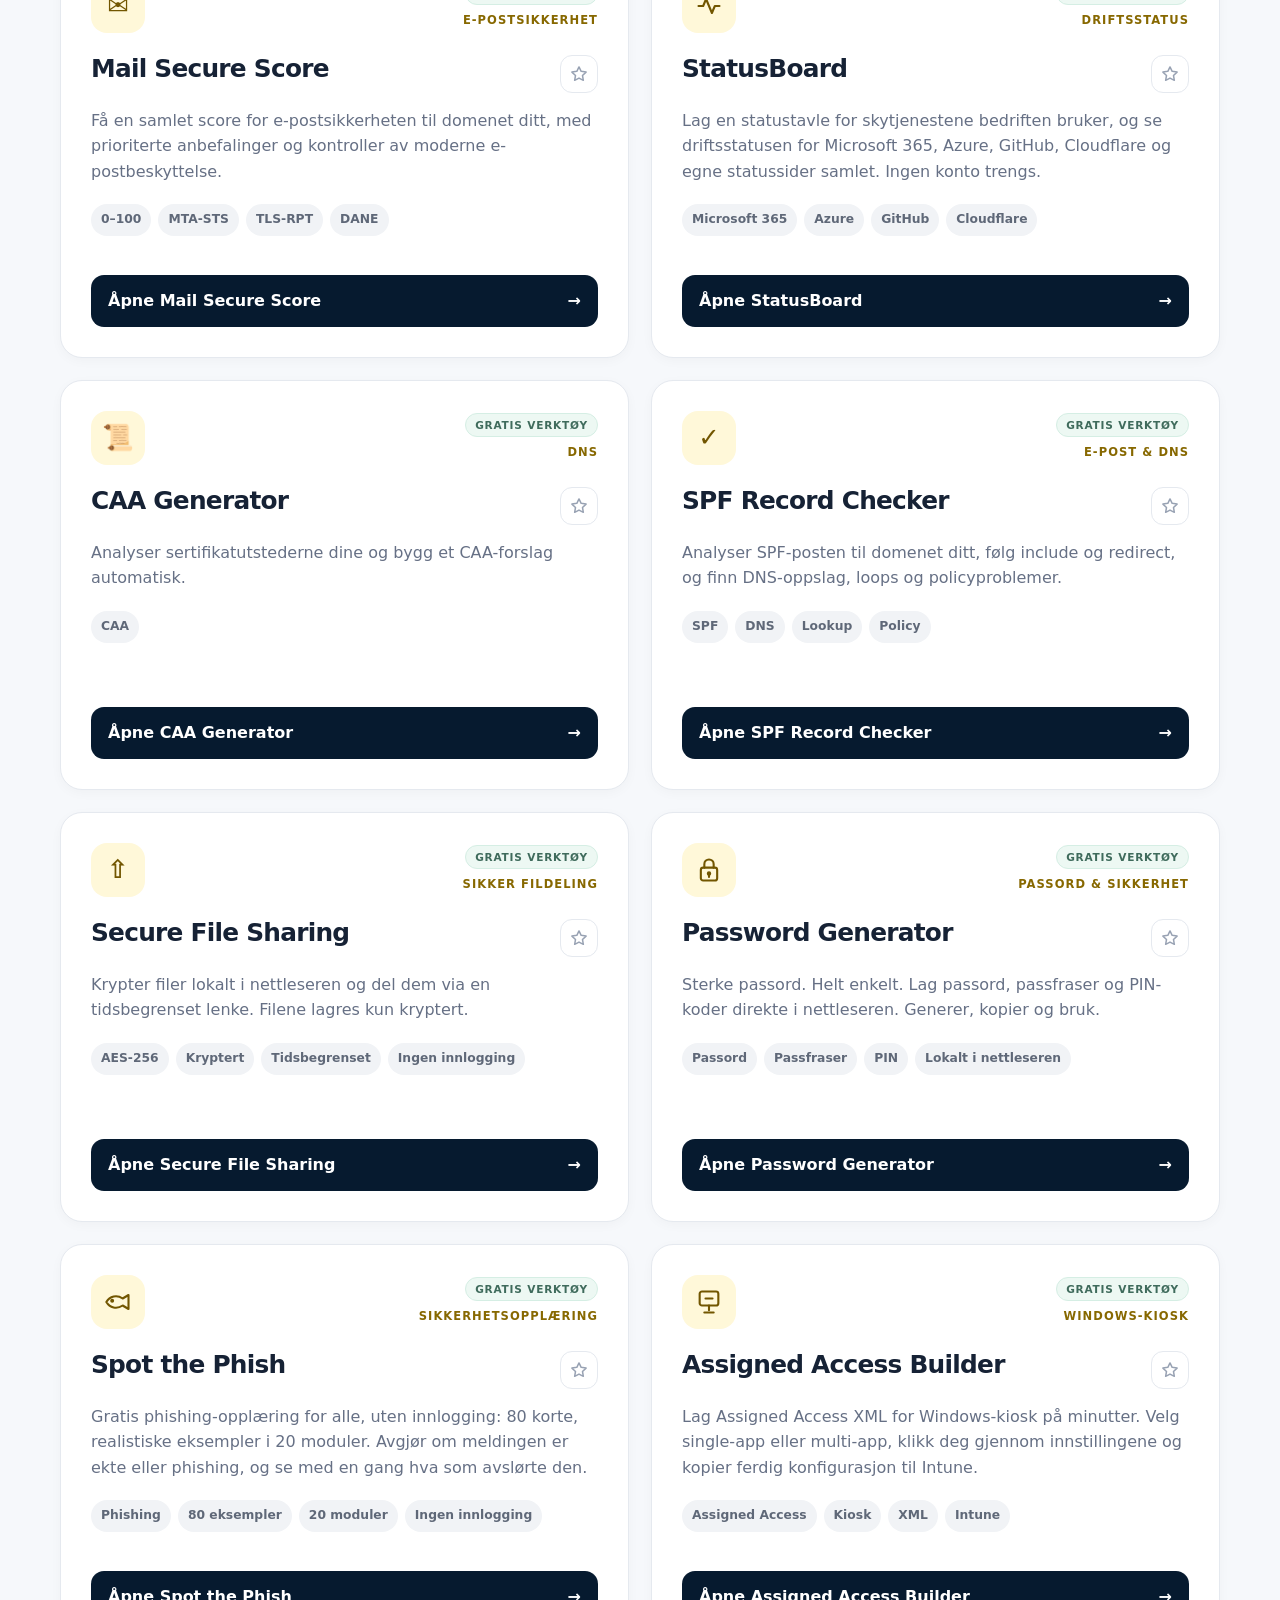
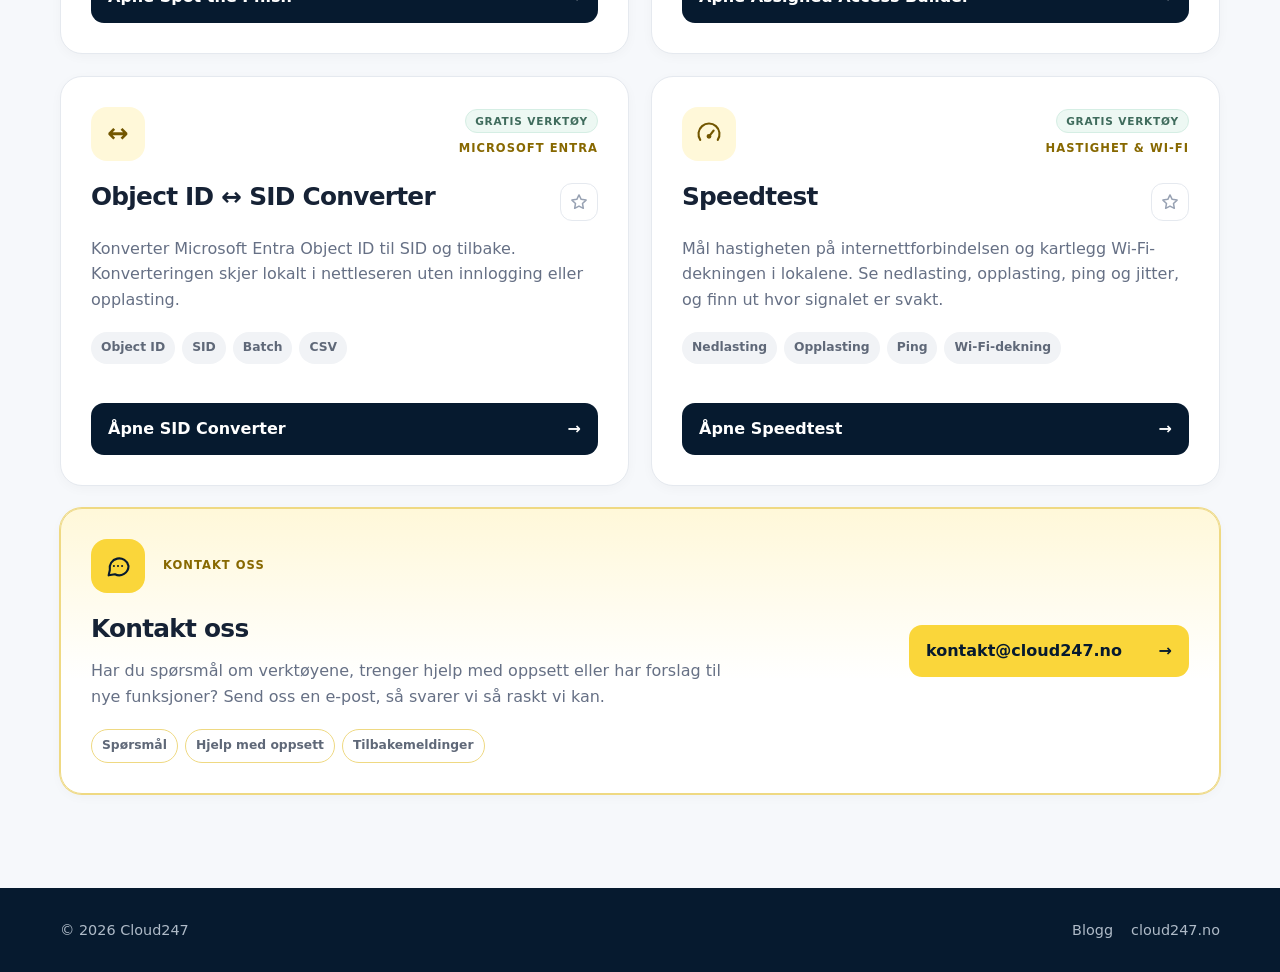
==== commit a8ef1f0b: "Remove the Intune Remediation Builder card Co-Authored-By: Claude Opus 5.5 <noreply@anthropic.com> C" ====
--- a/index.html
+++ b/index.html
@@ -44,7 +44,7 @@
       {
         "@type": "ItemList",
         "name": "Cloud247-verktøy",
-        "numberOfItems": 15,
+        "numberOfItems": 14,
         "itemListElement": [
           {
             "@type": "ListItem",
@@ -261,26 +261,6 @@
             "position": 12,
             "item": {
               "@type": "SoftwareApplication",
-              "name": "Intune Remediation Builder",
-              "url": "https://intune.cloud247.no/",
-              "description": "Lager Detection- og Remediation-scripts for Intune, Defender, ASR og Windows.",
-              "applicationCategory": "SecurityApplication",
-              "operatingSystem": "Web",
-              "publisher": {
-                "@id": "https://cloud247.no/#organization"
-              },
-              "offers": {
-                "@type": "Offer",
-                "price": "0",
-                "priceCurrency": "NOK"
-              }
-            }
-          },
-          {
-            "@type": "ListItem",
-            "position": 13,
-            "item": {
-              "@type": "SoftwareApplication",
               "name": "Assigned Access Builder",
               "url": "https://kiosksetup.cloud247.no/",
               "description": "Lager Assigned Access XML for Windows-kiosk, single-app eller multi-app, klar til bruk i Intune.",
@@ -298,7 +278,7 @@
           },
           {
             "@type": "ListItem",
-            "position": 14,
+            "position": 13,
             "item": {
               "@type": "SoftwareApplication",
               "name": "Object ID ↔ SID Converter",
@@ -318,7 +298,7 @@
           },
           {
             "@type": "ListItem",
-            "position": 15,
+            "position": 14,
             "item": {
               "@type": "SoftwareApplication",
               "name": "Speedtest",
@@ -623,24 +603,6 @@
             </a>
           </article>
 
-          <article class="tool-card" data-tool="intune" data-categories="microsoft">
-            <div class="tool-top">
-              <div class="tool-icon" aria-hidden="true">&#9881;</div>
-              <div class="tool-meta">
-                <span class="access-badge access-free" data-no="GRATIS VERKT&Oslash;Y" data-en="FREE TOOL">GRATIS VERKT&Oslash;Y</span>
-                <span class="tool-type">MICROSOFT INTUNE</span>
-              </div>
-            </div>
-            <h2>Intune Remediation Builder</h2>
-            <p data-no="Lag Detection- og Remediation-scripts med ferdige oppskrifter for Intune, Defender, ASR, Windows og vanlige driftsoppgaver." data-en="Build Detection and Remediation scripts using ready-made recipes for Intune, Defender, ASR, Windows and common operational tasks.">Lag Detection- og Remediation-scripts med ferdige oppskrifter for Intune, Defender, ASR, Windows og vanlige driftsoppgaver.</p>
-            <div class="tags" data-aria-no="Funksjoner" data-aria-en="Features" aria-label="Funksjoner">
-              <span>PowerShell</span><span>Defender</span><span>ASR</span><span>Intune</span>
-            </div>
-            <a class="tool-link" href="https://intune.cloud247.no/" target="_blank" rel="noopener noreferrer">
-              <span data-no="&Aring;pne Intune Builder" data-en="Open Intune Builder">&Aring;pne Intune Builder</span><span aria-hidden="true">&rarr;</span>
-            </a>
-          </article>
-
           <article class="tool-card" data-tool="kiosksetup" data-categories="microsoft">
             <div class="tool-top">
               <div class="tool-icon" aria-hidden="true">
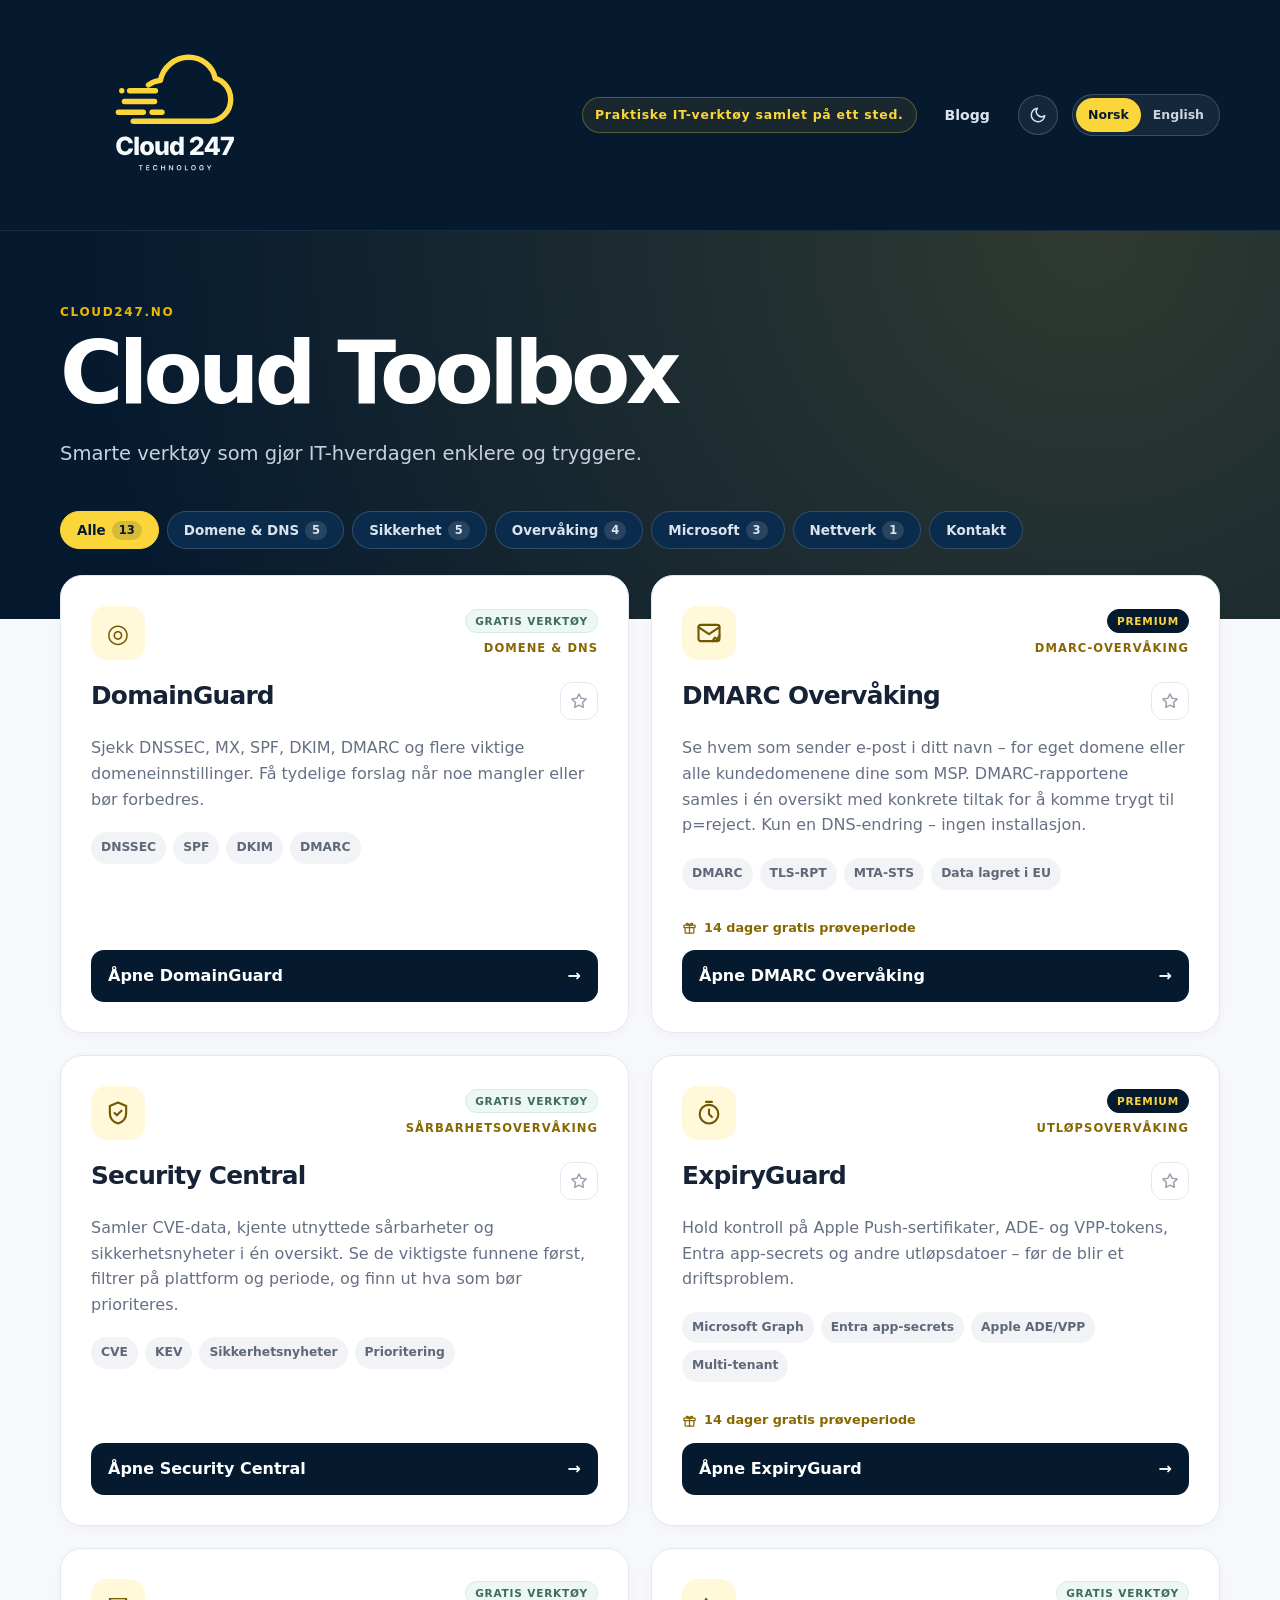
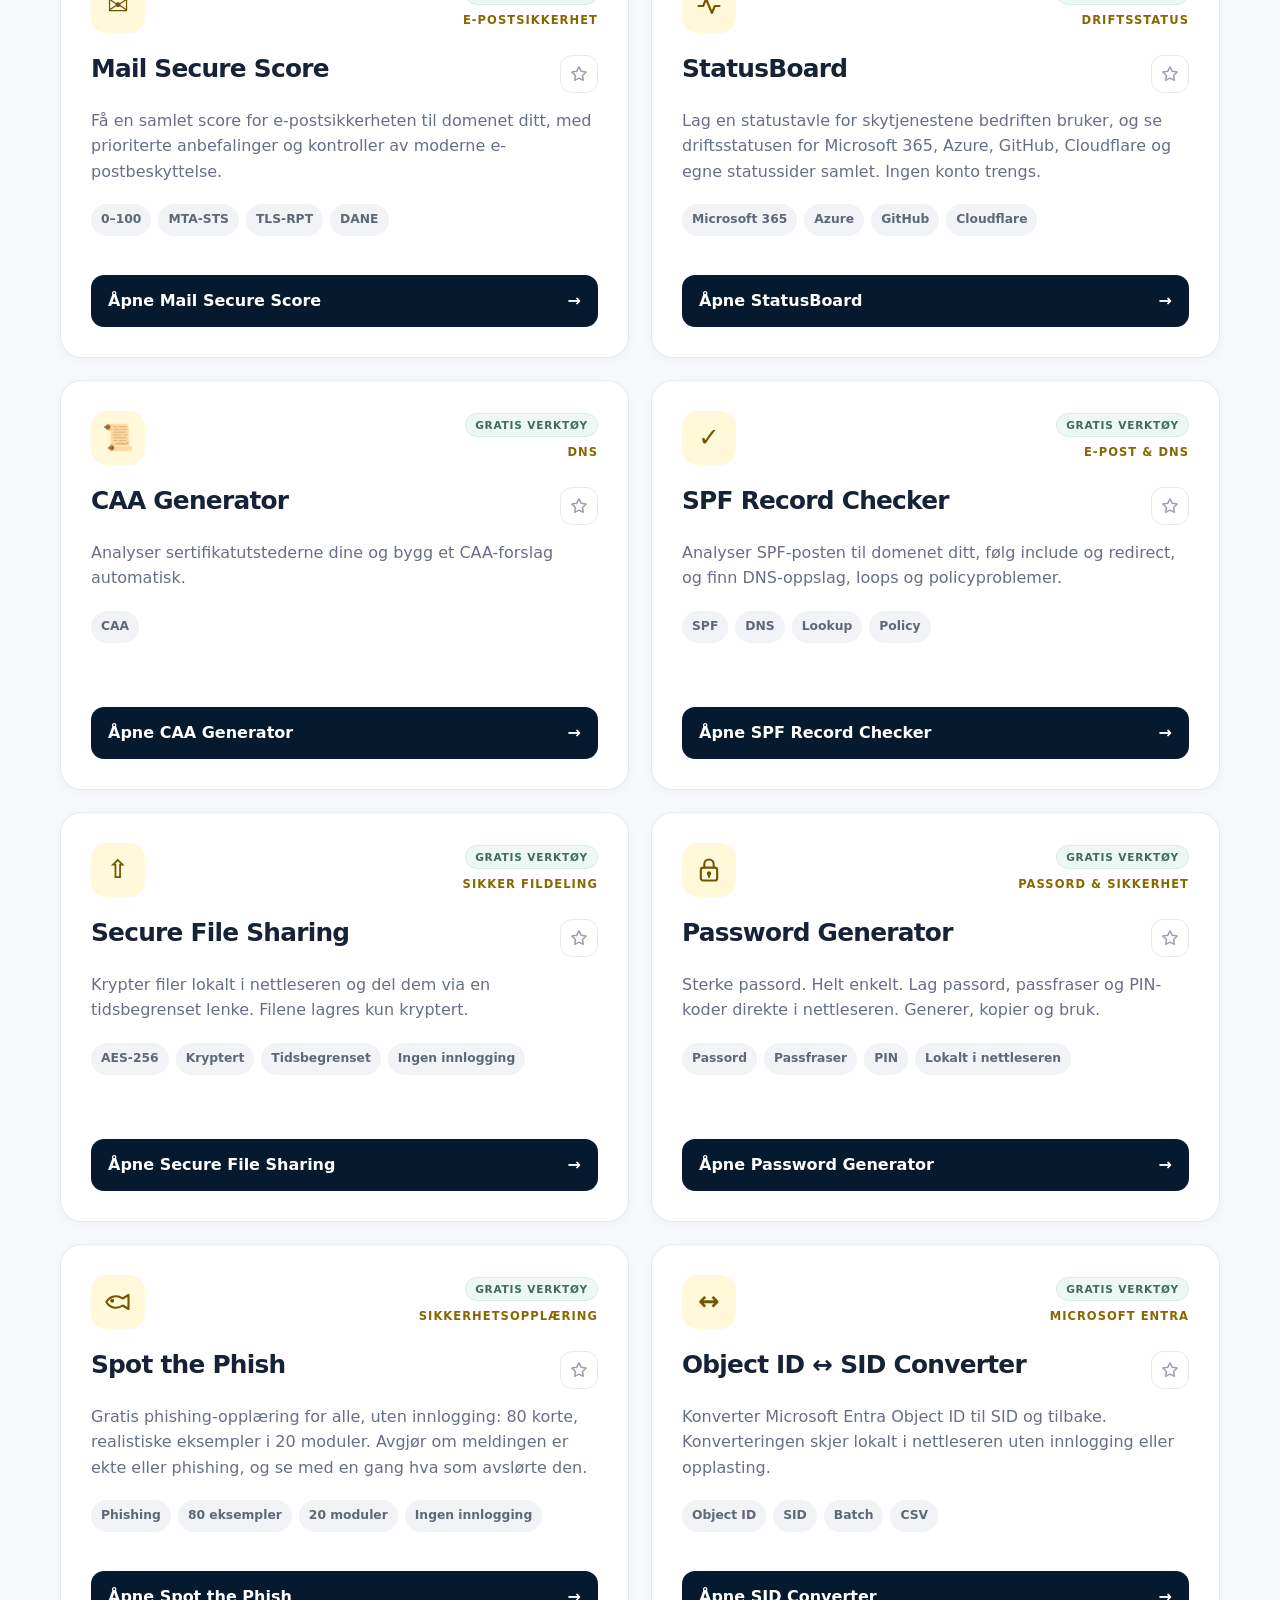
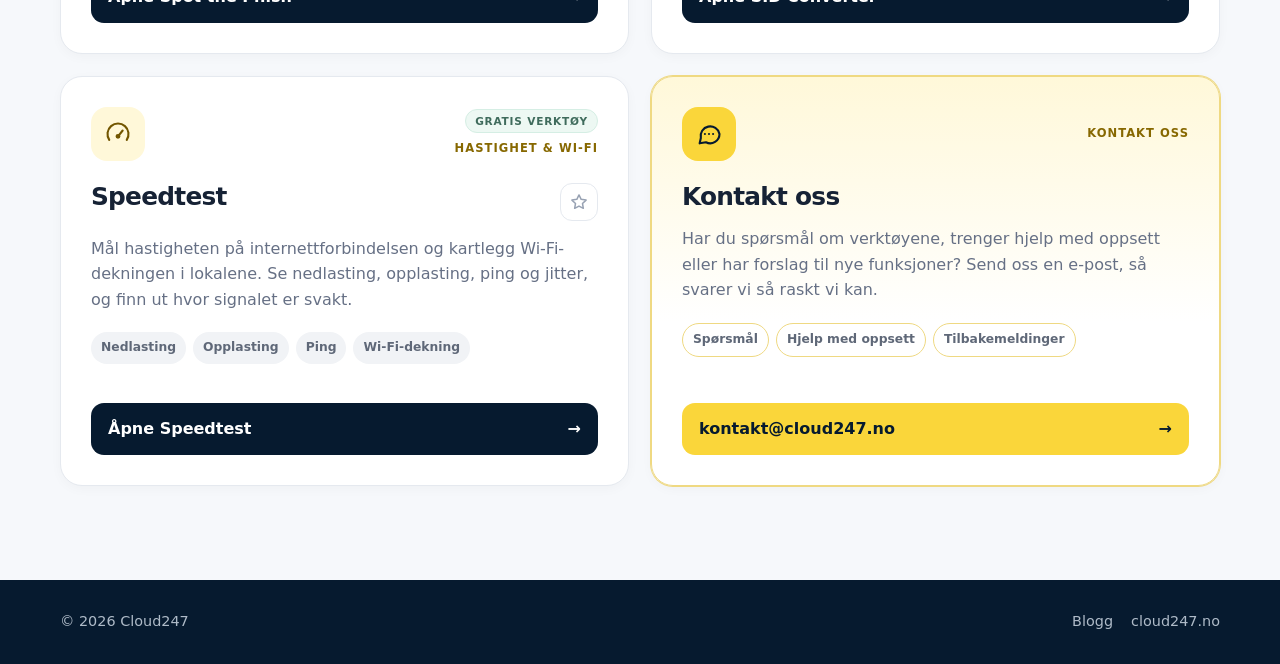
==== commit 881974b6: "Remove the Assigned Access Builder card (internal tool for now) Co-Authored-By: Claude Opus 5.5 <nor" ====
--- a/index.html
+++ b/index.html
@@ -44,7 +44,7 @@
       {
         "@type": "ItemList",
         "name": "Cloud247-verktøy",
-        "numberOfItems": 14,
+        "numberOfItems": 13,
         "itemListElement": [
           {
             "@type": "ListItem",
@@ -261,26 +261,6 @@
             "position": 12,
             "item": {
               "@type": "SoftwareApplication",
-              "name": "Assigned Access Builder",
-              "url": "https://kiosksetup.cloud247.no/",
-              "description": "Lager Assigned Access XML for Windows-kiosk, single-app eller multi-app, klar til bruk i Intune.",
-              "applicationCategory": "UtilitiesApplication",
-              "operatingSystem": "Web",
-              "publisher": {
-                "@id": "https://cloud247.no/#organization"
-              },
-              "offers": {
-                "@type": "Offer",
-                "price": "0",
-                "priceCurrency": "NOK"
-              }
-            }
-          },
-          {
-            "@type": "ListItem",
-            "position": 13,
-            "item": {
-              "@type": "SoftwareApplication",
               "name": "Object ID ↔ SID Converter",
               "url": "https://sidconverter.cloud247.no/",
               "description": "Konverterer Microsoft Entra Object ID til SID og tilbake, lokalt i nettleseren.",
@@ -298,7 +278,7 @@
           },
           {
             "@type": "ListItem",
-            "position": 14,
+            "position": 13,
             "item": {
               "@type": "SoftwareApplication",
               "name": "Speedtest",
@@ -603,31 +583,6 @@
             </a>
           </article>
 
-          <article class="tool-card" data-tool="kiosksetup" data-categories="microsoft">
-            <div class="tool-top">
-              <div class="tool-icon" aria-hidden="true">
-                <svg width="28" height="28" viewBox="0 0 24 24" fill="none" stroke="currentColor" stroke-width="1.8" stroke-linecap="round" stroke-linejoin="round" focusable="false">
-                  <rect x="4" y="3" width="16" height="12" rx="2"></rect>
-                  <path d="M12 15v4"></path>
-                  <path d="M8 21h8"></path>
-                  <path d="M9 9h6"></path>
-                </svg>
-              </div>
-              <div class="tool-meta">
-                <span class="access-badge access-free" data-no="GRATIS VERKT&Oslash;Y" data-en="FREE TOOL">GRATIS VERKT&Oslash;Y</span>
-                <span class="tool-type" data-no="WINDOWS-KIOSK" data-en="WINDOWS KIOSK">WINDOWS-KIOSK</span>
-              </div>
-            </div>
-            <h2>Assigned Access Builder</h2>
-            <p data-no="Lag Assigned Access XML for Windows-kiosk p&aring; minutter. Velg single-app eller multi-app, klikk deg gjennom innstillingene og kopier ferdig konfigurasjon til Intune." data-en="Build Assigned Access XML for a Windows kiosk in minutes. Choose single-app or multi-app, click through the settings and copy the finished configuration into Intune.">Lag Assigned Access XML for Windows-kiosk p&aring; minutter. Velg single-app eller multi-app, klikk deg gjennom innstillingene og kopier ferdig konfigurasjon til Intune.</p>
-            <div class="tags" data-aria-no="Funksjoner" data-aria-en="Features" aria-label="Funksjoner">
-              <span>Assigned Access</span><span>Kiosk</span><span>XML</span><span>Intune</span>
-            </div>
-            <a class="tool-link" href="https://kiosksetup.cloud247.no/" target="_blank" rel="noopener noreferrer">
-              <span data-no="&Aring;pne Assigned Access Builder" data-en="Open Assigned Access Builder">&Aring;pne Assigned Access Builder</span><span aria-hidden="true">&rarr;</span>
-            </a>
-          </article>
-
           <article class="tool-card" data-tool="sidconverter" data-categories="microsoft">
             <div class="tool-top">
               <div class="tool-icon" aria-hidden="true">&#8596;</div>
